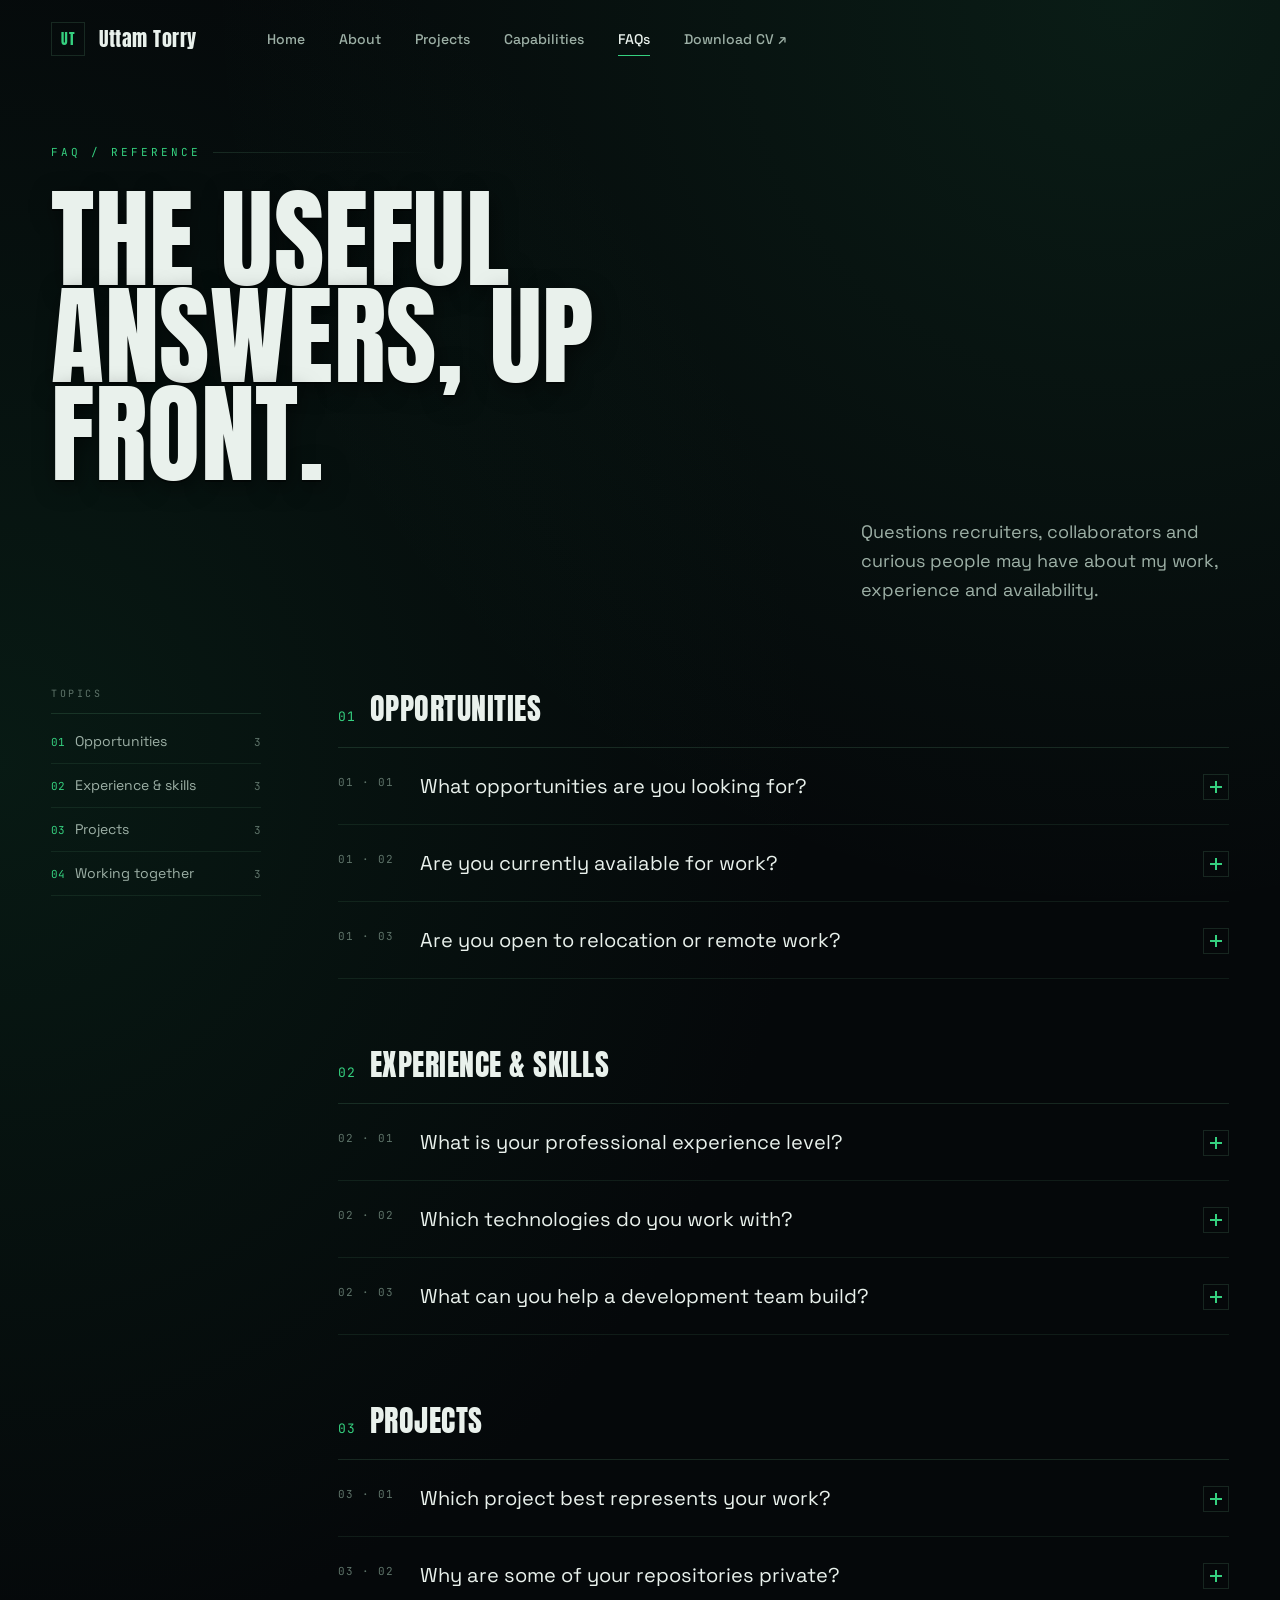
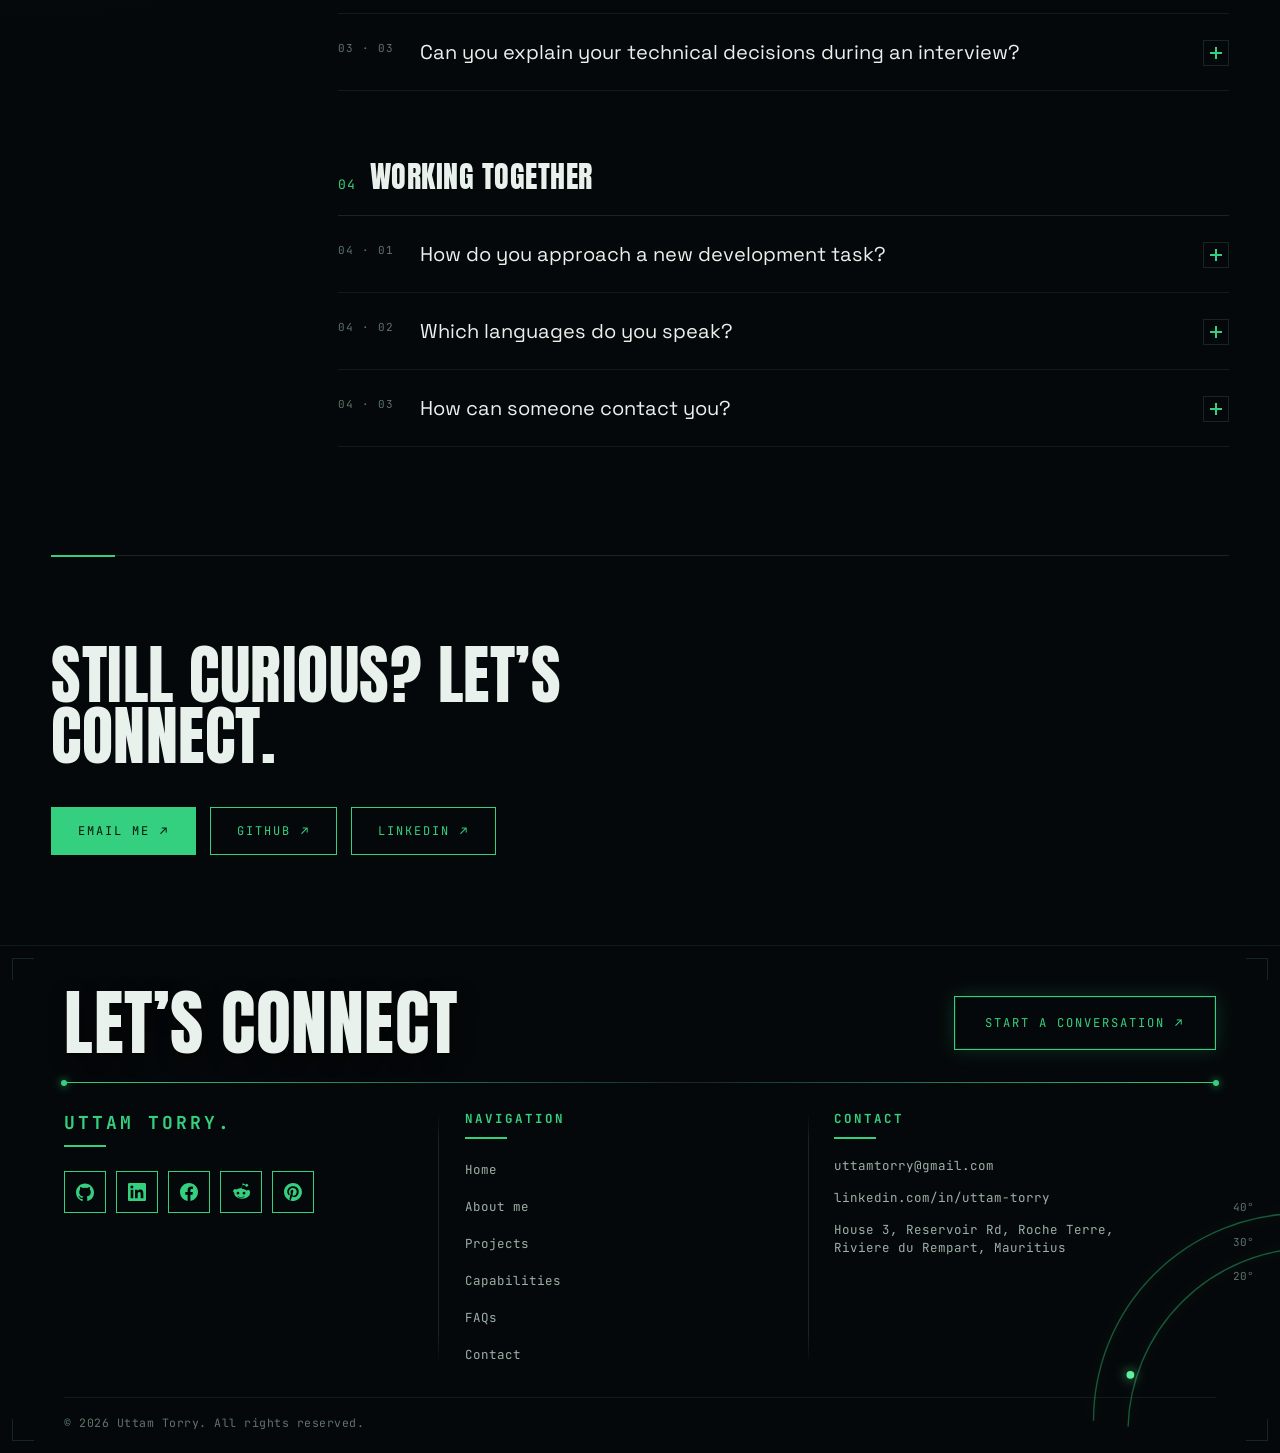
==== faq.html @ fff1f979 "Replace site with scroll-scrubbed portfolio and add FAQ page Rebuild the portfolio around a pinned, " ====
<!doctype html>
<html lang="en">
<head>
  <meta charset="utf-8" />
  <meta name="viewport" content="width=device-width, initial-scale=1" />
  <title>FAQs — Uttam Torry, Graduate Software Developer</title>
  <meta name="description" content="Answers to common questions about Uttam Torry's work, experience, availability, technologies and projects. Graduate software developer based in Mauritius, open to relocation and remote work." />
  <link rel="icon" href="data:image/svg+xml,%3Csvg xmlns='http://www.w3.org/2000/svg' viewBox='0 0 32 32'%3E%3Crect width='32' height='32' fill='%2305080a'/%3E%3Ctext x='16' y='23' font-family='Arial' font-weight='bold' font-size='18' fill='%2335d07f' text-anchor='middle'%3EUT%3C/text%3E%3C/svg%3E" />
  <link rel="preconnect" href="https://fonts.googleapis.com" />
  <link rel="preconnect" href="https://fonts.gstatic.com" crossorigin />
  <link href="https://fonts.googleapis.com/css2?family=Anton&family=JetBrains+Mono:wght@400;500;700&family=Playfair+Display:ital,wght@1,500;1,600&family=Space+Grotesk:wght@400;500;600;700&display=swap" rel="stylesheet" />
  <link rel="stylesheet" href="styles.css" />
  <script type="application/ld+json">
  {
    "@context": "https://schema.org",
    "@type": "FAQPage",
    "mainEntity": [
      {
        "@type": "Question",
        "name": "What opportunities are you looking for?",
        "acceptedAnswer": { "@type": "Answer", "text": "Graduate or junior software development roles where I can contribute reliably, learn from an experienced team and keep building production engineering skills. I am most interested in web applications, developer tools and product engineering." }
      },
      {
        "@type": "Question",
        "name": "Are you currently available for work?",
        "acceptedAnswer": { "@type": "Answer", "text": "Yes. I completed my Bachelor of Software Engineering in 2026 and am available now for graduate and junior roles." }
      },
      {
        "@type": "Question",
        "name": "Are you open to relocation or remote work?",
        "acceptedAnswer": { "@type": "Answer", "text": "Yes. I am based in Mauritius and open to relocation and international opportunities, as well as remote work." }
      },
      {
        "@type": "Question",
        "name": "What is your professional experience level?",
        "acceptedAnswer": { "@type": "Answer", "text": "I am early in my professional engineering career. Rather than overstate experience, I focus on showing real project work that demonstrates how I think and build. My earlier work in hospitality, tutoring and delivery built my adaptability, communication and reliability in demanding environments." }
      },
      {
        "@type": "Question",
        "name": "Which technologies do you work with?",
        "acceptedAnswer": { "@type": "Answer", "text": "HTML, CSS, JavaScript and TypeScript on the front end, with React and Next.js. On the back end I work with Node.js, PostgreSQL and Supabase. I also use Python and C++. For testing and workflow I use Git and GitHub, Vitest and Playwright." }
      },
      {
        "@type": "Question",
        "name": "What can you help a development team build?",
        "acceptedAnswer": { "@type": "Answer", "text": "Responsive, accessible user interfaces; TypeScript application code; APIs and PostgreSQL-backed features; automated tests with Vitest and Playwright; and clear technical documentation. I can also help with requirements analysis and keeping a codebase consistent." }
      },
      {
        "@type": "Question",
        "name": "Which project best represents your work?",
        "acceptedAnswer": { "@type": "Answer", "text": "Zordi Budget Tracker is the fullest example: an evidence-led tool built with Next.js, TypeScript and PostgreSQL that tracks items from initial promises through to verified outcomes. ISeeCode (a visual, step-by-step code interpreter), Enveloped (personalised digital invitations) and Bwoo and Bloo's Books (a structured educational-publishing system) each show a different side of how I work." }
      },
      {
        "@type": "Question",
        "name": "Why are some of your repositories private?",
        "acceptedAnswer": { "@type": "Answer", "text": "A few repositories are kept private while they are still in progress or contain work I do not have permission to publish. I am happy to demonstrate them and walk through the implementation on request." }
      },
      {
        "@type": "Question",
        "name": "Can you explain your technical decisions during an interview?",
        "acceptedAnswer": { "@type": "Answer", "text": "Yes. I can talk through the architecture, trade-offs and testing approach for any project in this portfolio, and walk through the code live if that is useful." }
      },
      {
        "@type": "Question",
        "name": "How do you approach a new development task?",
        "acceptedAnswer": { "@type": "Answer", "text": "I start by clarifying the requirements, then break the work into small, testable steps. I write tests alongside the implementation, keep changes reviewable, and document anything that is not obvious from the code. I would rather ask a question early than build the wrong thing." }
      },
      {
        "@type": "Question",
        "name": "Which languages do you speak?",
        "acceptedAnswer": { "@type": "Answer", "text": "English, French, Hindi and Russian." }
      },
      {
        "@type": "Question",
        "name": "How can someone contact you?",
        "acceptedAnswer": { "@type": "Answer", "text": "Email me at uttamtorry@gmail.com or reach out on LinkedIn at linkedin.com/in/uttam-torry-490702361. My code is on GitHub at github.com/sarva-uttam. There is also a Start a conversation option in the site footer." }
      }
    ]
  }
  </script>
</head>
<body>

  <!-- ============ NAV (shared) ============ -->
  <header class="nav" id="nav">
    <a class="nav__brand" href="index.html#top">
      <span class="nav__mark">UT</span>
      <span class="nav__name">Uttam Torry</span>
    </a>
    <button class="nav__toggle" id="navToggle" type="button" aria-expanded="false" aria-controls="navLinks">
      <span class="nav__bars" aria-hidden="true"><i></i><i></i><i></i></span>
      <span class="sr-only">Menu</span>
    </button>
    <nav class="nav__links" id="navLinks" aria-label="Primary">
      <a href="index.html#top">Home</a>
      <a href="index.html#about">About</a>
      <a href="index.html#projects">Projects</a>
      <a href="index.html#capabilities">Capabilities</a>
      <a href="faq.html" aria-current="page">FAQs</a>
      <a class="nav__cv" href="assets/Uttam-Torry-CV-2026.pdf" download>Download CV <span aria-hidden="true">&#8599;</span></a>
    </nav>
  </header>

  <main class="faq" id="top">

    <header class="faq-hero">
      <p class="faq-hero__eyebrow">FAQ / Reference</p>
      <h1 class="faq-hero__title">The useful answers, up front.</h1>
      <p class="faq-hero__lead">
        Questions recruiters, collaborators and curious people may have about my
        work, experience and availability.
      </p>
    </header>

    <div class="faq-body">

      <nav class="faq-nav" aria-label="FAQ topics">
        <p class="faq-nav__h">Topics</p>
        <ul class="faq-nav__list">
          <li><a href="#opportunities"><span class="faq-nav__n">01</span> Opportunities <span class="faq-nav__c">3</span></a></li>
          <li><a href="#experience"><span class="faq-nav__n">02</span> Experience &amp; skills <span class="faq-nav__c">3</span></a></li>
          <li><a href="#projects-faq"><span class="faq-nav__n">03</span> Projects <span class="faq-nav__c">3</span></a></li>
          <li><a href="#working-together"><span class="faq-nav__n">04</span> Working together <span class="faq-nav__c">3</span></a></li>
        </ul>
      </nav>

      <div class="faq-groups">

        <section class="faq-group" id="opportunities">
          <h2 class="faq-group__title"><span class="faq-group__n">01</span> Opportunities</h2>
          <div class="faq-list">

            <details class="faq-item">
              <summary class="faq-item__q">
                <span class="faq-item__coord" aria-hidden="true">01 · 01</span>
                <span class="faq-item__text">What opportunities are you looking for?</span>
                <span class="faq-item__icon" aria-hidden="true"></span>
              </summary>
              <div class="faq-item__a">
                <p>
                  Graduate or junior software development roles where I can contribute
                  reliably, learn from an experienced team and keep building production
                  engineering skills. I am most interested in web applications, developer
                  tools and product engineering.
                </p>
              </div>
            </details>

            <details class="faq-item">
              <summary class="faq-item__q">
                <span class="faq-item__coord" aria-hidden="true">01 · 02</span>
                <span class="faq-item__text">Are you currently available for work?</span>
                <span class="faq-item__icon" aria-hidden="true"></span>
              </summary>
              <div class="faq-item__a">
                <p>
                  Yes. I completed my Bachelor of Software Engineering in 2026 and am
                  available now for graduate and junior roles.
                </p>
              </div>
            </details>

            <details class="faq-item">
              <summary class="faq-item__q">
                <span class="faq-item__coord" aria-hidden="true">01 · 03</span>
                <span class="faq-item__text">Are you open to relocation or remote work?</span>
                <span class="faq-item__icon" aria-hidden="true"></span>
              </summary>
              <div class="faq-item__a">
                <p>
                  Yes. I am based in Mauritius and open to relocation and international
                  opportunities, as well as remote work.
                </p>
              </div>
            </details>

          </div>
        </section>

        <section class="faq-group" id="experience">
          <h2 class="faq-group__title"><span class="faq-group__n">02</span> Experience &amp; skills</h2>
          <div class="faq-list">

            <details class="faq-item">
              <summary class="faq-item__q">
                <span class="faq-item__coord" aria-hidden="true">02 · 01</span>
                <span class="faq-item__text">What is your professional experience level?</span>
                <span class="faq-item__icon" aria-hidden="true"></span>
              </summary>
              <div class="faq-item__a">
                <p>
                  I am early in my professional engineering career. Rather than overstate
                  experience, I focus on showing real project work that demonstrates how I
                  think and build.
                </p>
                <p>
                  My earlier work in hospitality, tutoring and delivery built my
                  adaptability, communication and reliability in demanding environments.
                </p>
              </div>
            </details>

            <details class="faq-item">
              <summary class="faq-item__q">
                <span class="faq-item__coord" aria-hidden="true">02 · 02</span>
                <span class="faq-item__text">Which technologies do you work with?</span>
                <span class="faq-item__icon" aria-hidden="true"></span>
              </summary>
              <div class="faq-item__a">
                <p>
                  HTML, CSS, JavaScript and TypeScript on the front end, with React and
                  Next.js. On the back end I work with Node.js, PostgreSQL and Supabase. I
                  also use Python and C++. For testing and workflow I use Git and GitHub,
                  Vitest and Playwright.
                </p>
              </div>
            </details>

            <details class="faq-item">
              <summary class="faq-item__q">
                <span class="faq-item__coord" aria-hidden="true">02 · 03</span>
                <span class="faq-item__text">What can you help a development team build?</span>
                <span class="faq-item__icon" aria-hidden="true"></span>
              </summary>
              <div class="faq-item__a">
                <p>
                  Responsive, accessible user interfaces; TypeScript application code; APIs
                  and PostgreSQL-backed features; automated tests with Vitest and Playwright;
                  and clear technical documentation. I can also help with requirements
                  analysis and keeping a codebase consistent.
                </p>
              </div>
            </details>

          </div>
        </section>

        <section class="faq-group" id="projects-faq">
          <h2 class="faq-group__title"><span class="faq-group__n">03</span> Projects</h2>
          <div class="faq-list">

            <details class="faq-item">
              <summary class="faq-item__q">
                <span class="faq-item__coord" aria-hidden="true">03 · 01</span>
                <span class="faq-item__text">Which project best represents your work?</span>
                <span class="faq-item__icon" aria-hidden="true"></span>
              </summary>
              <div class="faq-item__a">
                <p>
                  Zordi Budget Tracker is the fullest example: an evidence-led tool built
                  with Next.js, TypeScript and PostgreSQL that tracks items from initial
                  promises through to verified outcomes.
                </p>
                <p>
                  ISeeCode (a visual, step-by-step code interpreter), Enveloped
                  (personalised digital invitations) and Bwoo &amp; Bloo&#8217;s Books (a
                  structured educational-publishing system) each show a different side of
                  how I work.
                </p>
              </div>
            </details>

            <details class="faq-item">
              <summary class="faq-item__q">
                <span class="faq-item__coord" aria-hidden="true">03 · 02</span>
                <span class="faq-item__text">Why are some of your repositories private?</span>
                <span class="faq-item__icon" aria-hidden="true"></span>
              </summary>
              <div class="faq-item__a">
                <p>
                  A few repositories are kept private while they are still in progress or
                  contain work I do not have permission to publish. I am happy to
                  demonstrate them and walk through the implementation on request.
                </p>
              </div>
            </details>

            <details class="faq-item">
              <summary class="faq-item__q">
                <span class="faq-item__coord" aria-hidden="true">03 · 03</span>
                <span class="faq-item__text">Can you explain your technical decisions during an interview?</span>
                <span class="faq-item__icon" aria-hidden="true"></span>
              </summary>
              <div class="faq-item__a">
                <p>
                  Yes. I can talk through the architecture, trade-offs and testing approach
                  for any project in this portfolio, and walk through the code live if that
                  is useful.
                </p>
              </div>
            </details>

          </div>
        </section>

        <section class="faq-group" id="working-together">
          <h2 class="faq-group__title"><span class="faq-group__n">04</span> Working together</h2>
          <div class="faq-list">

            <details class="faq-item">
              <summary class="faq-item__q">
                <span class="faq-item__coord" aria-hidden="true">04 · 01</span>
                <span class="faq-item__text">How do you approach a new development task?</span>
                <span class="faq-item__icon" aria-hidden="true"></span>
              </summary>
              <div class="faq-item__a">
                <p>
                  I start by clarifying the requirements, then break the work into small,
                  testable steps. I write tests alongside the implementation, keep changes
                  reviewable, and document anything that is not obvious from the code. I
                  would rather ask a question early than build the wrong thing.
                </p>
              </div>
            </details>

            <details class="faq-item">
              <summary class="faq-item__q">
                <span class="faq-item__coord" aria-hidden="true">04 · 02</span>
                <span class="faq-item__text">Which languages do you speak?</span>
                <span class="faq-item__icon" aria-hidden="true"></span>
              </summary>
              <div class="faq-item__a">
                <p>English, French, Hindi and Russian.</p>
              </div>
            </details>

            <details class="faq-item">
              <summary class="faq-item__q">
                <span class="faq-item__coord" aria-hidden="true">04 · 03</span>
                <span class="faq-item__text">How can someone contact you?</span>
                <span class="faq-item__icon" aria-hidden="true"></span>
              </summary>
              <div class="faq-item__a">
                <p>
                  Email me at
                  <a href="mailto:uttamtorry@gmail.com">uttamtorry@gmail.com</a>
                  or reach out on
                  <a href="https://www.linkedin.com/in/uttam-torry-490702361/" target="_blank" rel="noopener">LinkedIn</a>.
                  My code is on
                  <a href="https://github.com/sarva-uttam" target="_blank" rel="noopener">GitHub</a>.
                  There is also a &#8220;Start a conversation&#8221; option in the site footer.
                </p>
              </div>
            </details>

          </div>
        </section>

      </div>
    </div>

    <section class="faq-cta" aria-labelledby="faqCtaHeading">
      <h2 class="faq-cta__h" id="faqCtaHeading">Still curious? Let&#8217;s connect.</h2>
      <div class="faq-cta__row">
        <a class="faq-btn faq-btn--solid" href="mailto:uttamtorry@gmail.com?subject=Software%20development%20opportunity">Email me <span aria-hidden="true">&#8599;</span></a>
        <a class="faq-btn" href="https://github.com/sarva-uttam" target="_blank" rel="noopener">GitHub <span aria-hidden="true">&#8599;</span></a>
        <a class="faq-btn" href="https://www.linkedin.com/in/uttam-torry-490702361/" target="_blank" rel="noopener">LinkedIn <span aria-hidden="true">&#8599;</span></a>
      </div>
    </section>

  </main>

  <!-- ============ FOOTER (shared) ============ -->
  <footer class="site-foot" id="footer">
    <span class="foot-tick foot-tick--tl" aria-hidden="true"></span>
    <span class="foot-tick foot-tick--tr" aria-hidden="true"></span>
    <span class="foot-tick foot-tick--bl" aria-hidden="true"></span>
    <span class="foot-tick foot-tick--br" aria-hidden="true"></span>

    <div class="foot-top">
      <h2 class="foot-title reveal">Let&#8217;s connect</h2>
      <button class="foot-cta reveal" type="button" data-connect>Start a conversation <span aria-hidden="true">&#8599;</span></button>
    </div>

    <div class="foot-rule reveal" aria-hidden="true"></div>

    <div class="foot-cols">
      <div class="foot-col foot-col--brand reveal">
        <p class="foot-brand">Uttam Torry.</p>
        <ul class="foot-social">
          <li><a href="https://github.com/sarva-uttam" aria-label="GitHub" target="_blank" rel="noopener"><svg viewBox="0 0 24 24" aria-hidden="true"><path d="M12 .5C5.37.5 0 5.87 0 12.5c0 5.3 3.44 9.8 8.2 11.39.6.11.82-.26.82-.58v-2c-3.34.73-4.04-1.61-4.04-1.61-.55-1.39-1.34-1.76-1.34-1.76-1.09-.75.08-.73.08-.73 1.2.09 1.84 1.24 1.84 1.24 1.07 1.84 2.81 1.31 3.5 1 .11-.78.42-1.31.76-1.61-2.67-.3-5.47-1.34-5.47-5.95 0-1.31.47-2.39 1.24-3.23-.13-.31-.54-1.53.12-3.18 0 0 1.01-.32 3.3 1.23a11.5 11.5 0 0 1 6 0c2.29-1.55 3.3-1.23 3.3-1.23.66 1.65.25 2.87.12 3.18.77.84 1.24 1.92 1.24 3.23 0 4.62-2.81 5.64-5.49 5.94.43.37.82 1.1.82 2.22v3.29c0 .32.21.7.82.58A12 12 0 0 0 24 12.5C24 5.87 18.63.5 12 .5z"/></svg></a></li>
          <li><a href="https://www.linkedin.com/in/uttam-torry-490702361/" aria-label="LinkedIn" target="_blank" rel="noopener"><svg viewBox="0 0 24 24" aria-hidden="true"><path d="M20.45 20.45h-3.56v-5.57c0-1.33-.03-3.04-1.85-3.04-1.86 0-2.14 1.45-2.14 2.94v5.67H9.35V9h3.41v1.56h.05c.48-.9 1.64-1.85 3.37-1.85 3.6 0 4.27 2.37 4.27 5.45v6.29zM5.34 7.43a2.07 2.07 0 1 1 0-4.13 2.07 2.07 0 0 1 0 4.13zM7.12 20.45H3.56V9h3.56v11.45zM22.22 0H1.77C.79 0 0 .77 0 1.72v20.56C0 23.23.79 24 1.77 24h20.45C23.2 24 24 23.23 24 22.28V1.72C24 .77 23.2 0 22.22 0z"/></svg></a></li>
          <li><a href="https://www.facebook.com/share/1JbB2YLpCV/" aria-label="Facebook" target="_blank" rel="noopener"><svg viewBox="0 0 24 24" aria-hidden="true"><path d="M24 12.07C24 5.4 18.63 0 12 0S0 5.4 0 12.07C0 18.1 4.39 23.1 10.13 24v-8.44H7.08v-3.49h3.05V9.41c0-3.02 1.79-4.69 4.53-4.69 1.31 0 2.68.24 2.68.24v2.97h-1.51c-1.49 0-1.96.93-1.96 1.89v2.25h3.33l-.53 3.49h-2.8V24C19.61 23.1 24 18.1 24 12.07z"/></svg></a></li>
          <li><a href="https://www.reddit.com/user/sarva-uttam/" aria-label="Reddit" target="_blank" rel="noopener"><svg viewBox="0 0 24 24" aria-hidden="true"><path d="M24 11.78a2.56 2.56 0 0 0-4.34-1.83 12.6 12.6 0 0 0-6.77-2.14l1.15-5.42 3.77.8a1.83 1.83 0 1 0 .2-.9L14.6.28a.45.45 0 0 0-.54.35l-1.28 6.04a12.6 12.6 0 0 0-6.86 2.13 2.56 2.56 0 1 0-2.83 4.2 5 5 0 0 0-.06.79c0 4.02 4.68 7.28 10.45 7.28s10.46-3.26 10.46-7.28a5 5 0 0 0-.06-.78A2.55 2.55 0 0 0 24 11.78zM6.15 13.6a1.83 1.83 0 1 1 3.66 0 1.83 1.83 0 0 1-3.66 0zm10.2 4.83a6.5 6.5 0 0 1-4.35 1.35 6.5 6.5 0 0 1-4.34-1.35.45.45 0 0 1 .64-.64 5.6 5.6 0 0 0 3.7 1.13 5.6 5.6 0 0 0 3.71-1.14.45.45 0 1 1 .63.65zm-.34-3a1.83 1.83 0 1 1 0-3.66 1.83 1.83 0 0 1 0 3.66z"/></svg></a></li>
          <li><a href="https://www.pinterest.com/sarva_uttam/" aria-label="Pinterest" target="_blank" rel="noopener"><svg viewBox="0 0 24 24" aria-hidden="true"><path d="M12 0C5.37 0 0 5.37 0 12c0 5.08 3.16 9.42 7.62 11.17-.1-.95-.2-2.4.04-3.44l1.4-5.94s-.36-.72-.36-1.78c0-1.66.97-2.9 2.17-2.9 1.02 0 1.51.77 1.51 1.68 0 1.03-.65 2.56-.99 3.98-.28 1.19.6 2.16 1.77 2.16 2.12 0 3.75-2.24 3.75-5.47 0-2.86-2.05-4.86-4.99-4.86-3.4 0-5.4 2.55-5.4 5.19 0 1.03.4 2.13.89 2.73.1.12.11.22.08.34l-.33 1.35c-.05.22-.17.27-.4.16-1.5-.7-2.43-2.88-2.43-4.64 0-3.78 2.75-7.25 7.92-7.25 4.16 0 7.39 2.96 7.39 6.92 0 4.13-2.6 7.46-6.22 7.46-1.21 0-2.35-.63-2.74-1.38l-.75 2.85c-.27 1.04-1 2.35-1.49 3.15A12 12 0 1 0 12 0z"/></svg></a></li>
        </ul>
      </div>

      <div class="foot-col reveal">
        <h3 class="foot-h">Navigation</h3>
        <ul class="foot-nav">
          <li><a href="index.html#top">Home</a></li>
          <li><a href="index.html#about">About me</a></li>
          <li><a href="index.html#projects">Projects</a></li>
          <li><a href="index.html#capabilities">Capabilities</a></li>
          <li><a href="faq.html">FAQs</a></li>
          <li><a href="#footer">Contact</a></li>
        </ul>
      </div>

      <div class="foot-col reveal">
        <h3 class="foot-h">Contact</h3>
        <ul class="foot-contact">
          <li><a href="mailto:uttamtorry@gmail.com">uttamtorry@gmail.com</a></li>
          <li><a href="https://www.linkedin.com/in/uttam-torry-490702361/" target="_blank" rel="noopener">linkedin.com/in/uttam-torry</a></li>
          <li><a href="https://www.google.com/maps/search/?api=1&amp;query=House+3+Reservoir+Rd+Roche+Terre+Riviere+du+Rempart+Mauritius" target="_blank" rel="noopener">House 3, Reservoir Rd, Roche Terre,<br />Riviere du Rempart, Mauritius</a></li>
        </ul>
      </div>
    </div>

    <div class="foot-angles" aria-hidden="true"><i>40&deg;</i><i>30&deg;</i><i>20&deg;</i></div>
    <svg class="foot-arc" viewBox="0 0 200 200" preserveAspectRatio="none" aria-hidden="true">
      <path d="M10 190 A 180 180 0 0 1 190 10" />
      <path d="M40 195 A 160 160 0 0 1 195 40" />
      <circle cx="42" cy="150" r="3.4" />
    </svg>

    <p class="foot-copy reveal">&copy; 2026 Uttam Torry. All rights reserved.</p>
  </footer>

  <!-- ============ "Start a conversation" chooser (shared) ============ -->
  <dialog class="connect" id="connectModal" aria-label="Start a conversation">
    <button class="connect__x" type="button" data-connect-close aria-label="Close">&times;</button>
    <p class="connect__eyebrow">Start a conversation</p>
    <p class="connect__title">Where should we talk?</p>
    <ul class="connect__list">
      <li><a href="mailto:uttamtorry@gmail.com">
        <svg viewBox="0 0 24 24" aria-hidden="true"><path d="M2 5.5A1.5 1.5 0 0 1 3.5 4h17A1.5 1.5 0 0 1 22 5.5v13A1.5 1.5 0 0 1 20.5 20h-17A1.5 1.5 0 0 1 2 18.5v-13Zm2.2.5 7.8 5.6L19.8 6H4.2ZM20 7.7l-7.4 5.3a1 1 0 0 1-1.2 0L4 7.7V18h16V7.7Z"/></svg>
        <span>Email</span><span class="connect__hint">uttamtorry@gmail.com</span>
      </a></li>
      <li><a href="https://www.linkedin.com/in/uttam-torry-490702361/" target="_blank" rel="noopener">
        <svg viewBox="0 0 24 24" aria-hidden="true"><path d="M20.45 20.45h-3.56v-5.57c0-1.33-.03-3.04-1.85-3.04-1.86 0-2.14 1.45-2.14 2.94v5.67H9.35V9h3.41v1.56h.05c.48-.9 1.64-1.85 3.37-1.85 3.6 0 4.27 2.37 4.27 5.45v6.29zM5.34 7.43a2.07 2.07 0 1 1 0-4.13 2.07 2.07 0 0 1 0 4.13zM7.12 20.45H3.56V9h3.56v11.45zM22.22 0H1.77C.79 0 0 .77 0 1.72v20.56C0 23.23.79 24 1.77 24h20.45C23.2 24 24 23.23 24 22.28V1.72C24 .77 23.2 0 22.22 0z"/></svg>
        <span>LinkedIn</span><span class="connect__hint">uttam-torry</span>
      </a></li>
      <li><a href="https://www.facebook.com/share/1JbB2YLpCV/" target="_blank" rel="noopener">
        <svg viewBox="0 0 24 24" aria-hidden="true"><path d="M24 12.07C24 5.4 18.63 0 12 0S0 5.4 0 12.07C0 18.1 4.39 23.1 10.13 24v-8.44H7.08v-3.49h3.05V9.41c0-3.02 1.79-4.69 4.53-4.69 1.31 0 2.68.24 2.68.24v2.97h-1.51c-1.49 0-1.96.93-1.96 1.89v2.25h3.33l-.53 3.49h-2.8V24C19.61 23.1 24 18.1 24 12.07z"/></svg>
        <span>Facebook</span><span class="connect__hint">Message me</span>
      </a></li>
      <li><a href="https://www.pinterest.com/sarva_uttam/" target="_blank" rel="noopener">
        <svg viewBox="0 0 24 24" aria-hidden="true"><path d="M12 0C5.37 0 0 5.37 0 12c0 5.08 3.16 9.42 7.62 11.17-.1-.95-.2-2.4.04-3.44l1.4-5.94s-.36-.72-.36-1.78c0-1.66.97-2.9 2.17-2.9 1.02 0 1.51.77 1.51 1.68 0 1.03-.65 2.56-.99 3.98-.28 1.19.6 2.16 1.77 2.16 2.12 0 3.75-2.24 3.75-5.47 0-2.86-2.05-4.86-4.99-4.86-3.4 0-5.4 2.55-5.4 5.19 0 1.03.4 2.13.89 2.73.1.12.11.22.08.34l-.33 1.35c-.05.22-.17.27-.4.16-1.5-.7-2.43-2.88-2.43-4.64 0-3.78 2.75-7.25 7.92-7.25 4.16 0 7.39 2.96 7.39 6.92 0 4.13-2.6 7.46-6.22 7.46-1.21 0-2.35-.63-2.74-1.38l-.75 2.85c-.27 1.04-1 2.35-1.49 3.15A12 12 0 1 0 12 0z"/></svg>
        <span>Pinterest</span><span class="connect__hint">sarva_uttam</span>
      </a></li>
      <li><a href="https://www.reddit.com/user/sarva-uttam/" target="_blank" rel="noopener">
        <svg viewBox="0 0 24 24" aria-hidden="true"><path d="M24 11.78a2.56 2.56 0 0 0-4.34-1.83 12.6 12.6 0 0 0-6.77-2.14l1.15-5.42 3.77.8a1.83 1.83 0 1 0 .2-.9L14.6.28a.45.45 0 0 0-.54.35l-1.28 6.04a12.6 12.6 0 0 0-6.86 2.13 2.56 2.56 0 1 0-2.83 4.2 5 5 0 0 0-.06.79c0 4.02 4.68 7.28 10.45 7.28s10.46-3.26 10.46-7.28a5 5 0 0 0-.06-.78A2.55 2.55 0 0 0 24 11.78zM6.15 13.6a1.83 1.83 0 1 1 3.66 0 1.83 1.83 0 0 1-3.66 0zm10.2 4.83a6.5 6.5 0 0 1-4.35 1.35 6.5 6.5 0 0 1-4.34-1.35.45.45 0 0 1 .64-.64 5.6 5.6 0 0 0 3.7 1.13 5.6 5.6 0 0 0 3.71-1.14.45.45 0 1 1 .63.65zm-.34-3a1.83 1.83 0 1 1 0-3.66 1.83 1.83 0 0 1 0 3.66z"/></svg>
        <span>Reddit</span><span class="connect__hint">u/sarva-uttam</span>
      </a></li>
    </ul>
  </dialog>

  <script src="script.js"></script>
</body>
</html>
---- styles.css ----
/* ============================================================
   Uttam Torry — portfolio hero
   ============================================================ */

:root {
  --bg:          #05080a;
  --bg-2:        #070d0b;
  --panel:       rgba(10, 18, 15, 0.55);
  --line:        rgba(120, 200, 150, 0.16);
  --line-soft:   rgba(120, 200, 150, 0.10);
  --text:        #e9f1ec;
  --text-dim:    #9db0a6;
  --muted:       #5f746a;
  --green:       #35d07f;
  --green-bright:#5ef29b;
  --green-deep:  #0d3b26;
  --salad:       #9bd645;
  --salad-deep:  #5f9e28;
  --font-display: "Anton", "Arial Narrow", sans-serif;
  --font-ui:      "Space Grotesk", system-ui, sans-serif;
  --font-mono:    "JetBrains Mono", ui-monospace, "SFMono-Regular", monospace;
  --pad: clamp(20px, 4vw, 64px);
}

* { box-sizing: border-box; margin: 0; padding: 0; }

html { scroll-behavior: smooth; }

body {
  background: var(--bg);
  color: var(--text);
  font-family: var(--font-ui);
  font-size: 16px;
  line-height: 1.5;
  -webkit-font-smoothing: antialiased;
  overflow-x: hidden;
}

a { color: inherit; text-decoration: none; }

/* ============ LOADER ============ */
.loader {
  position: fixed; inset: 0; z-index: 999;
  display: grid; place-items: center;
  background: var(--bg);
  transition: opacity .6s ease, visibility .6s ease;
}
.loader.is-done { opacity: 0; visibility: hidden; }
.loader__inner { width: min(320px, 70vw); text-align: center; }
.loader__logo {
  font-family: var(--font-display);
  font-size: 34px; letter-spacing: 2px;
  color: var(--green); margin-bottom: 22px;
}
.loader__bar {
  height: 2px; width: 100%;
  background: var(--line-soft); overflow: hidden;
}
.loader__bar span {
  display: block; height: 100%; width: 0%;
  background: var(--green);
  transition: width .2s linear;
}
.loader__count {
  margin-top: 14px;
  font-family: var(--font-mono); font-size: 11px;
  letter-spacing: 1px; text-transform: uppercase;
  color: var(--muted);
}

/* ============ NAV ============ */
.nav {
  position: fixed; top: 0; left: 0; right: 0; z-index: 100;
  display: flex; align-items: center; gap: 40px;
  padding: 22px var(--pad);
  transition: opacity .4s ease, padding .4s ease;
}
/* once you've scrolled, keep the bar legible with a soft top-anchored
   gradient that fades to nothing — no hard "black bar" edge */
.nav::before {
  content: ""; position: absolute; inset: 0; z-index: -1;
  background: linear-gradient(180deg, rgba(5, 8, 10, .8), rgba(5, 8, 10, 0));
  opacity: 0; transition: opacity .4s ease;
  pointer-events: none;
}
.nav.is-stuck::before { opacity: 1; }
.nav.is-stuck { padding-top: 16px; padding-bottom: 16px; }
.nav__brand { display: flex; align-items: center; gap: 14px; }
.nav__mark {
  display: grid; place-items: center;
  width: 34px; height: 34px;
  border: 1px solid var(--line);
  font-family: var(--font-display);
  font-size: 14px; letter-spacing: 1px;
  color: var(--green);
}
.nav__name {
  font-family: var(--font-display);
  font-size: 20px; letter-spacing: .5px;
}
.nav__links {
  display: flex; align-items: center; gap: 34px;
  margin-left: 30px; flex: 1;
}
.nav__links a {
  position: relative;
  font-size: 14px; font-weight: 500;
  color: var(--text-dim);
  padding: 4px 0;
  transition: color .25s ease;
}
.nav__links a:not(.nav__cv)::after {
  content: ""; position: absolute; left: 0; bottom: -2px;
  width: 0; height: 1px; background: var(--green);
  transition: width .25s ease;
}
.nav__links a:hover { color: var(--text); }
.nav__links a:focus-visible {
  outline: 2px solid var(--green);
  outline-offset: 4px; border-radius: 2px;
}
.nav__links a[aria-current="page"] { color: var(--text); }
.nav__links a[aria-current="page"]:not(.nav__cv)::after { width: 100%; }
.nav__links a:hover:not(.nav__cv)::after,
.nav__links a:focus-visible:not(.nav__cv)::after { width: 100%; }
.nav__cv {
  font-size: 14px; font-weight: 500;
  color: var(--green);
  white-space: nowrap;
}
.nav__cv:hover, .nav__cv:focus-visible { color: var(--green-bright); }

/* accessible visually-hidden text */
.sr-only {
  position: absolute; width: 1px; height: 1px;
  padding: 0; margin: -1px; overflow: hidden;
  clip: rect(0 0 0 0); white-space: nowrap; border: 0;
}

/* mobile menu toggle — hidden on desktop */
.nav__toggle {
  display: none;
  position: relative; z-index: 2;
  width: 42px; height: 42px;
  background: none; border: 1px solid var(--line);
  color: var(--text); cursor: pointer;
  align-items: center; justify-content: center;
}
.nav__toggle:focus-visible { outline: 2px solid var(--green); outline-offset: 3px; }
.nav__bars { position: relative; display: block; width: 18px; height: 12px; }
.nav__bars i {
  position: absolute; left: 0; width: 100%; height: 1.5px;
  background: currentColor; transition: transform .3s ease, opacity .2s ease;
}
.nav__bars i:nth-child(1) { top: 0; }
.nav__bars i:nth-child(2) { top: 50%; transform: translateY(-50%); }
.nav__bars i:nth-child(3) { bottom: 0; }
.nav.is-open .nav__bars i:nth-child(1) { transform: translateY(5px) rotate(45deg); }
.nav.is-open .nav__bars i:nth-child(2) { opacity: 0; }
.nav.is-open .nav__bars i:nth-child(3) { transform: translateY(-5px) rotate(-45deg); }

/* ============ HERO ============ */
.hero { position: relative; height: 900vh; background: var(--bg); }
.hero__sticky {
  position: sticky; top: 0;
  height: 100vh; width: 100%;
  overflow: hidden;
}
.hero__canvas {
  position: absolute; inset: 0;
  width: 100%; height: 100%;
  display: block;
}
.hero__vignette {
  position: absolute; inset: 0; pointer-events: none;
  background:
    radial-gradient(ellipse 60% 55% at 50% 42%, transparent 0%, rgba(5,8,10,.35) 65%, rgba(5,8,10,.9) 100%),
    linear-gradient(180deg, rgba(5,8,10,.35) 0%, transparent 9%, transparent 58%, rgba(5,8,10,.95) 100%),
    linear-gradient(90deg, rgba(5,8,10,.9) 0%, transparent 32%, transparent 68%, rgba(5,8,10,.9) 100%);
}
.hero__rings {
  position: absolute; inset: 0; pointer-events: none;
  background: radial-gradient(circle at 50% 40%, rgba(53,208,127,.10), transparent 42%);
  mix-blend-mode: screen;
}

/* overlay grid */
.hero__grid {
  position: absolute; inset: 0; z-index: 5;
  display: grid;
  grid-template-columns: minmax(0, 1.05fr) minmax(0, 0.95fr);
  align-content: center;
  padding: 104px var(--pad) 56px;
  pointer-events: none;
}
.hero__grid a,
.hero__grid button { pointer-events: auto; }

.hero__left  { max-width: 620px; align-self: center; will-change: transform, opacity; }
.hero__right {
  justify-self: end; max-width: 460px; width: 100%;
  align-self: center;
  display: flex; flex-direction: column; gap: 30px;
  will-change: transform, opacity;
}

/* availability pill */
.pill {
  display: inline-flex; align-items: center; gap: 10px;
  font-family: var(--font-mono);
  font-size: 10.5px; letter-spacing: 2px; text-transform: uppercase;
  color: var(--green);
  padding-bottom: 14px;
  border-bottom: 1px solid var(--line);
  margin-bottom: 22px;
}
.pill__muted { color: var(--muted); }
.pill__dot {
  width: 7px; height: 7px; border-radius: 50%;
  background: var(--green);
  box-shadow: 0 0 0 0 rgba(53,208,127,.6);
  animation: pulse 2.4s infinite;
}
@keyframes pulse {
  0%   { box-shadow: 0 0 0 0 rgba(53,208,127,.5); }
  70%  { box-shadow: 0 0 0 12px rgba(53,208,127,0); }
  100% { box-shadow: 0 0 0 0 rgba(53,208,127,0); }
}

.hero__title {
  font-family: var(--font-display);
  font-weight: 400;
  font-size: clamp(36px, 5vw, 74px);
  line-height: .96;
  letter-spacing: .5px;
  text-transform: none;
}
.hero__body {
  margin-top: 22px;
  max-width: 30rem;
  font-family: var(--font-mono);
  font-size: 12.5px; line-height: 1.65;
  color: var(--text-dim);
}

/* actions */
.hero__actions {
  margin-top: 32px;
  display: flex; align-items: center; gap: 40px;
}
.explore {
  display: inline-flex; align-items: center; gap: 20px;
  background: none; border: 0; padding: 0; margin: 0;
  font: inherit; color: inherit; cursor: pointer; text-align: left;
}
.explore__ring {
  position: relative;
  display: grid; place-items: center;
  width: 84px; height: 84px; border-radius: 50%;
  border: 1px solid var(--line);
  flex-shrink: 0;
  transition: border-color .3s ease;
}
.explore__ring::before {
  content: ""; position: absolute; inset: -1px; border-radius: 50%;
  border: 1px solid var(--green);
  clip-path: inset(0 0 55% 0);
  transition: transform .4s ease;
}
.explore:hover .explore__ring::before { transform: rotate(140deg); }
.explore__arrow {
  display: grid; place-items: center;
  width: 34px; height: 34px; border-radius: 50%;
  border: 1px solid var(--green);
  color: var(--green); font-size: 14px;
  transition: background .3s ease, color .3s ease;
}
.explore:hover .explore__arrow { background: var(--green); color: #04140c; }
.explore__label {
  font-family: var(--font-mono);
  font-size: 13px; line-height: 1.35; color: var(--text);
}

.link-underline {
  font-family: var(--font-mono);
  font-size: 13px; letter-spacing: .5px;
  padding-bottom: 6px;
  border-bottom: 1px solid var(--green);
  color: var(--text);
}
.link-underline:hover { color: var(--green); }

/* social */
.hero__social {
  list-style: none;
  display: flex; flex-wrap: wrap; align-items: center; gap: 22px;
  margin-top: 40px;
  font-family: var(--font-mono);
  font-size: 12px; letter-spacing: .5px;
  color: var(--text-dim);
}
.hero__social li { position: relative; padding-right: 22px; }
.hero__social li:not(:last-child)::after {
  content: ""; position: absolute; right: 0; top: 50%;
  width: 1px; height: 12px; background: var(--line);
  transform: translateY(-50%);
}
.hero__social a:hover { color: var(--green); }

/* ============ RIGHT COLUMN FACTS ============ */
.fact {
  position: relative;
  border-top: 1px solid var(--line);
  padding-top: 18px;
}
.fact__idx {
  font-family: var(--font-mono);
  font-size: 11px; letter-spacing: 2px; text-transform: uppercase;
  color: var(--green);
  margin-bottom: 14px;
}
.fact__idx span { color: var(--muted); }
.fact__lead {
  font-family: var(--font-ui);
  font-weight: 600;
  font-size: clamp(17px, 1.6vw, 22px);
  line-height: 1.25;
}
.fact__meta {
  margin-top: 10px;
  font-family: var(--font-mono);
  font-size: 11px; letter-spacing: 2px; text-transform: uppercase;
  color: var(--green);
}
.fact__bignum {
  position: absolute; right: 4px; top: 4px;
  font-family: var(--font-display);
  font-size: 104px; line-height: 1;
  color: transparent;
  -webkit-text-stroke: 1px rgba(120,200,150,.22);
  pointer-events: none;
}

/* focus graph */
.fact__graph {
  position: relative;
  margin-top: 18px; height: 56px;
  display: flex; align-items: flex-end;
}
.fact__graph svg {
  width: 100%; height: 100%;
  overflow: visible;
}
.fact__graph path {
  fill: none; stroke: var(--green); stroke-width: 1.5;
  filter: drop-shadow(0 0 6px rgba(53,208,127,.5));
}
.fact__graph circle { fill: var(--green-bright); }
.fact__angles {
  position: absolute; right: 2px; top: -14px;
  display: flex; flex-direction: column; gap: 8px;
}
.fact__angles i {
  font-family: var(--font-mono); font-style: normal;
  font-size: 10px; color: var(--muted);
}

/* right rail vertical text */
.hero__rail {
  position: absolute; right: 14px; top: 50%; z-index: 7;
  transform: translateY(-50%) rotate(180deg);
  writing-mode: vertical-rl;
  font-family: var(--font-mono);
  font-size: 10px; letter-spacing: 4px; text-transform: uppercase;
  color: var(--muted);
}

/* scroll hint */
.hero__hint {
  position: absolute; left: 50%; bottom: 26px; z-index: 5;
  transform: translateX(-50%);
  display: flex; flex-direction: column; align-items: center; gap: 10px;
  font-family: var(--font-mono);
  font-size: 10px; letter-spacing: 3px; text-transform: uppercase;
  color: var(--muted);
  transition: opacity .4s ease;
}
.hero__hint-line {
  width: 1px; height: 40px;
  background: linear-gradient(var(--green), transparent);
  animation: hintmove 1.8s ease-in-out infinite;
}
@keyframes hintmove {
  0%, 100% { transform: scaleY(.4); transform-origin: top; opacity: .4; }
  50%      { transform: scaleY(1);  transform-origin: top; opacity: 1; }
}

/* ============ SITE FOOTER ============ */
.site-foot {
  position: relative; z-index: 2;
  background: var(--bg);
  border-top: 1px solid var(--line-soft);
  /* full-bleed: padding defines the side gutters, height kept compact */
  padding: clamp(34px, 5vh, 58px) clamp(24px, 5vw, 80px) clamp(16px, 2.4vh, 26px);
  overflow: hidden;
}

/* HUD corner brackets */
.foot-tick { position: absolute; z-index: 3; width: 22px; height: 22px; border: 1px solid var(--line); }
.foot-tick--tl { top: 12px; left: 12px;  border-right: 0; border-bottom: 0; }
.foot-tick--tr { top: 12px; right: 12px; border-left: 0;  border-bottom: 0; }
.foot-tick--bl { bottom: 12px; left: 12px;  border-right: 0; border-top: 0; }
.foot-tick--br { bottom: 12px; right: 12px; border-left: 0;  border-top: 0; }

.foot-top {
  position: relative; z-index: 2;
  display: flex; align-items: center; justify-content: space-between;
  gap: 28px; flex-wrap: wrap;
}
.foot-title {
  font-family: var(--font-display); font-weight: 400;
  font-size: clamp(34px, 5.6vw, 82px); line-height: .9;
  letter-spacing: .5px; text-transform: uppercase;
  text-shadow: 0 2px 0 rgba(0,0,0,.4), 3px 6px 18px rgba(0,0,0,.55);
}
.foot-cta {
  display: inline-flex; align-items: center; gap: 10px;
  font-family: var(--font-mono);
  font-size: clamp(10px, .95vw, 13px);
  letter-spacing: 2px; text-transform: uppercase;
  color: var(--green);
  background: transparent;
  border: 1px solid var(--green);
  padding: clamp(12px, 1.4vw, 18px) clamp(20px, 2.4vw, 32px);
  box-shadow: 0 0 20px rgba(53, 208, 127, .2), inset 0 0 0 1px rgba(53,208,127,.12);
  transition: background .25s ease, color .25s ease;
  cursor: pointer;
}
.foot-cta:hover { background: var(--green); color: #04140c; }
.foot-cta span { display: inline-block; transition: transform .25s ease; }
.foot-cta:hover span { transform: translate(3px, -3px); }

.foot-rule {
  position: relative; z-index: 2;
  margin: clamp(18px, 3vh, 30px) 0;
  height: 1px;
  background: linear-gradient(90deg, var(--green), var(--line) 55%, var(--green));
}
.foot-rule::before, .foot-rule::after {
  content: ""; position: absolute; top: 50%;
  width: 6px; height: 6px; border-radius: 50%;
  background: var(--green); transform: translateY(-50%);
  box-shadow: 0 0 8px rgba(53, 208, 127, .85);
}
.foot-rule::before { left: -3px; }
.foot-rule::after  { right: -3px; }

.foot-cols {
  position: relative; z-index: 2;
  display: grid;
  grid-template-columns: 1.1fr 1fr 1.2fr;
  gap: clamp(24px, 4vw, 64px);
  padding-bottom: clamp(20px, 3.4vh, 40px);
}
.foot-col { position: relative; min-width: 0; }
.foot-col:not(:last-child)::after {
  content: ""; position: absolute; top: 2px; bottom: 2px;
  right: calc(clamp(24px, 4vw, 64px) / -2);
  width: 1px;
  background: linear-gradient(180deg, transparent, var(--line) 12%, var(--line) 88%, transparent);
}

.foot-brand {
  position: relative;
  font-family: var(--font-mono); font-weight: 700;
  font-size: clamp(14px, 1.4vw, 18px);
  letter-spacing: 3px; text-transform: uppercase;
  color: var(--green);
  padding-bottom: 10px;
}
.foot-brand::after {
  content: ""; position: absolute; left: 0; bottom: 0;
  width: 42px; height: 2px; background: var(--green);
}
.foot-social {
  list-style: none; display: flex; flex-wrap: wrap; gap: 10px;
  margin-top: clamp(18px, 2.6vh, 30px);
}
.foot-social a {
  display: grid; place-items: center;
  width: 42px; height: 42px;
  border: 1px solid var(--green); color: var(--green);
  transition: background .2s ease, color .2s ease, box-shadow .2s ease;
}
.foot-social a:hover {
  background: var(--green); color: #04140c;
  box-shadow: 0 0 16px rgba(53, 208, 127, .5);
}
.foot-social svg { width: 18px; height: 18px; fill: currentColor; }

.foot-h {
  position: relative;
  font-family: var(--font-mono); font-weight: 700;
  font-size: 12.5px; letter-spacing: 2px; text-transform: uppercase;
  color: var(--green);
  padding-bottom: 10px; margin-bottom: 18px;
}
.foot-h::after {
  content: ""; position: absolute; left: 0; bottom: 0;
  width: 42px; height: 2px; background: var(--green);
}
.foot-nav, .foot-contact {
  list-style: none; display: flex; flex-direction: column; gap: 13px;
}
.foot-nav a, .foot-contact a, .foot-contact li {
  font-family: var(--font-mono);
  font-size: clamp(12.5px, .95vw, 14.5px);
  color: var(--text-dim);
  transition: color .2s ease;
}
.foot-nav a:hover, .foot-contact a:hover { color: var(--green); }

.foot-angles {
  position: absolute; z-index: 2;
  right: clamp(12px, 2vw, 34px); top: 50%;
  display: flex; flex-direction: column; gap: 18px;
}
.foot-angles i {
  font-family: var(--font-mono); font-style: normal;
  font-size: 11px; color: var(--muted);
}

.foot-arc {
  position: absolute; z-index: 1;
  right: clamp(-50px, -2.5vw, -18px); bottom: 20px;
  width: clamp(120px, 18vw, 260px); height: clamp(120px, 18vw, 260px);
  overflow: visible; pointer-events: none;
}
.foot-arc path {
  fill: none; stroke: var(--green); stroke-width: 1.2;
  opacity: .4; filter: drop-shadow(0 0 5px rgba(53, 208, 127, .35));
}
.foot-arc circle { fill: var(--green-bright); filter: drop-shadow(0 0 5px rgba(94, 242, 155, .9)); }

.foot-copy {
  position: relative; z-index: 2;
  border-top: 1px solid var(--line-soft);
  padding-top: clamp(12px, 1.8vh, 20px);
  font-family: var(--font-mono); font-size: 11.5px;
  letter-spacing: .5px; color: var(--muted);
}


/* ============ HERO OVERLAY PANELS (scrubbed with the frame sequence) ============ */

/* ---- Panel: Selected work ---- */
.wp {
  position: absolute; inset: 0; z-index: 6;
  display: flex; align-items: center; justify-content: center;
  padding: clamp(80px, 10.5vh, 100px) var(--pad) clamp(30px, 5vh, 44px);
  opacity: 0; visibility: hidden;
  pointer-events: none;
  will-change: transform, opacity;
  background:
    linear-gradient(90deg,
      rgba(4,7,9,.88) 0%, rgba(4,7,9,.55) 17%, rgba(4,7,9,0) 34%,
      rgba(4,7,9,0) 66%, rgba(4,7,9,.55) 83%, rgba(4,7,9,.88) 100%),
    linear-gradient(180deg,
      rgba(4,7,9,.5) 0%, rgba(4,7,9,0) 13%, rgba(4,7,9,0) 84%, rgba(4,7,9,.6) 100%);
}
.wp a { pointer-events: auto; }
.wp__inner {
  display: flex; justify-content: space-between; align-items: flex-start;
  gap: clamp(24px, 4vw, 56px);
  width: 100%; max-width: 1840px;
}
.wp__col {
  display: flex; flex-direction: column;
  gap: clamp(12px, 1.8vh, 20px);
  flex: 0 1 clamp(300px, 33vw, 480px);
  min-width: 0;
}
.wp__col--right { padding-top: clamp(8px, 4vh, 40px); }
.wp__head { align-self: start; margin-bottom: 2px; }
.wp__label {
  font-family: var(--font-mono);
  font-size: 11px; letter-spacing: 3px; text-transform: uppercase;
  color: var(--text); display: flex; gap: 10px;
}
.wp__label span { color: var(--muted); }
.wp__rule {
  position: relative; margin: 12px 0 18px;
  height: 1px; width: min(520px, 42vw);
  background: linear-gradient(90deg, var(--green) 0%, var(--line) 55%, transparent 100%);
}
.wp__rule::before {
  content: ""; position: absolute; left: 0; top: 50%;
  width: 6px; height: 6px; border-radius: 50%;
  background: var(--green); transform: translate(-1px, -50%);
  box-shadow: 0 0 8px rgba(53,208,127,.8);
}
.wp__title {
  font-family: var(--font-display); font-weight: 400;
  font-size: clamp(24px, 3vw, 42px);
  line-height: .98; letter-spacing: .5px; max-width: 13ch;
}
.wp-card {
  position: relative;
  border: 1px solid var(--line);
  background: linear-gradient(180deg, rgba(5,9,8,.34), rgba(5,9,8,.16));
  padding: clamp(12px, 1.3vw, 18px) clamp(16px, 1.6vw, 24px) clamp(12px, 1.3vw, 16px);
  overflow: hidden;
}
.wp-card::before, .wp-card::after {
  content: ""; position: absolute; width: 7px; height: 7px; border: 1px solid var(--green);
}
.wp-card::before { top: -1px; left: -1px; border-right: 0; border-bottom: 0; }
.wp-card::after  { bottom: -1px; right: -1px; border-left: 0; border-top: 0; }
.wp-card__num {
  position: absolute; top: -14px; right: 4px;
  font-family: var(--font-display); font-size: clamp(64px, 7vw, 104px);
  line-height: 1; color: transparent;
  -webkit-text-stroke: 1px rgba(120, 200, 150, .2);
  pointer-events: none; user-select: none;
}
.wp-card__id { font-family: var(--font-mono); font-size: 12.5px; color: var(--green); position: relative; z-index: 1; }
.wp-card__id span { color: var(--text); }
.wp-card__cat {
  margin-top: 5px; font-family: var(--font-mono); font-size: 10px;
  letter-spacing: 2px; text-transform: uppercase; color: var(--muted);
}
.wp-card__desc {
  margin-top: 10px; font-family: var(--font-ui); font-weight: 500;
  font-size: clamp(14px, 1.35vw, 17px); line-height: 1.28; max-width: 24ch;
}
.wp-card__viz { margin: 10px 0 9px; height: 30px; max-width: 300px; }
.wp-card__viz svg { width: 100%; height: 100%; overflow: visible; }
.wp-card__viz .wave, .wp-card__viz line { fill: none; stroke: var(--green); stroke-width: 1.4; }
.wp-card__viz line { stroke: rgba(53,208,127,.55); }
.wp-card__viz rect { fill: none; stroke: var(--green); stroke-width: 1.4; }
.wp-card__viz circle { fill: var(--green); }
.wp-card__viz circle.node { fill: none; stroke: var(--green); stroke-width: 1.4; }
.wp-card__viz circle.hi { fill: var(--green-bright); filter: drop-shadow(0 0 5px rgba(94,242,155,.9)); }
.wp-card__viz .wave { filter: drop-shadow(0 0 5px rgba(53,208,127,.45)); }
.wp-card__tags { font-family: var(--font-mono); font-size: 10.5px; letter-spacing: .5px; color: var(--text-dim); }
.wp-card__link {
  display: inline-block; margin-top: 10px;
  font-family: var(--font-mono); font-size: 12px; color: var(--green);
  padding-bottom: 4px; border-bottom: 1px solid var(--green);
}
.wp-card__link:hover { color: var(--green-bright); border-color: var(--green-bright); }
.wp-card__link span { display: inline-block; margin-left: 4px; transition: transform .25s ease; }
.wp-card__link:hover span { transform: translate(3px, -3px); }
.wp__angles {
  position: absolute; top: clamp(80px, 10.5vh, 100px); right: 20px;
  display: flex; flex-direction: column; gap: 12px;
}
.wp__angles i { font-family: var(--font-mono); font-style: normal; font-size: 10px; color: var(--muted); }

/* ---- Panel: About ---- */
.ap {
  position: absolute; inset: 0; z-index: 6;
  padding: clamp(88px, 11vh, 112px) var(--pad) clamp(28px, 5vh, 44px);
  opacity: 0; visibility: hidden;
  pointer-events: none;
  will-change: transform, opacity;
  background:
    linear-gradient(90deg,
      rgba(4,7,9,.92) 0%, rgba(4,7,9,.72) 20%, rgba(4,7,9,.28) 34%, rgba(4,7,9,0) 44%,
      rgba(4,7,9,0) 60%, rgba(4,7,9,.5) 82%, rgba(4,7,9,.9) 100%),
    linear-gradient(180deg,
      rgba(4,7,9,.5) 0%, rgba(4,7,9,0) 12%, rgba(4,7,9,0) 82%, rgba(4,7,9,.62) 100%);
}
.ap a { pointer-events: auto; }
.ap__col {
  position: relative; z-index: 3;
  max-width: clamp(320px, 34vw, 500px);
  display: flex; flex-direction: column;
}
.ap__head { margin-bottom: 20px; }
.ap__p {
  font-family: var(--font-mono);
  font-size: clamp(11px, 0.92vw, 13.5px);
  line-height: 1.7; color: var(--text-dim);
}
.ap__div { width: 38px; height: 1px; background: var(--line); margin: 14px 0; }
.ap__type {
  position: absolute; z-index: 2;
  right: clamp(34px, 3vw, 58px); top: 12%;
  display: flex; flex-direction: column; align-items: flex-start;
  line-height: .9;
}
.ap .wp__angles { display: none; }
.ap__lg {
  font-family: var(--font-display); font-weight: 400;
  font-size: clamp(44px, 5.3vw, 108px);
  text-transform: uppercase; color: var(--text); letter-spacing: .5px;
  text-shadow: 0 1px 0 rgba(0,0,0,.35), 3px 6px 18px rgba(0,0,0,.55);
  will-change: transform, opacity;
}
.ap__lg--gap { margin-bottom: .3em; }
.ap__and {
  font-family: "Playfair Display", Georgia, serif;
  font-style: italic; font-weight: 500;
  font-size: clamp(24px, 3vw, 58px);
  color: var(--green);
  margin: .04em 0 .06em .12em;
  will-change: transform, opacity;
}
.ap__cross {
  position: absolute; z-index: 2;
  top: clamp(66px, 8.5vh, 100px); right: clamp(80px, 9vw, 190px);
  width: 44px; height: 44px; opacity: .5;
}
.ap__cross::before, .ap__cross::after { content: ""; position: absolute; background: var(--green); }
.ap__cross::before { left: 50%; top: 0; width: 1px; height: 100%; transform: translateX(-50%); }
.ap__cross::after  { top: 50%; left: 0; height: 1px; width: 100%; transform: translateY(-50%); }
.ap__lang {
  position: absolute; z-index: 3;
  right: var(--pad); bottom: clamp(40px, 9vh, 90px);
  max-width: 240px;
  font-family: var(--font-mono);
  font-size: clamp(12px, 0.95vw, 14px); line-height: 1.6; color: var(--text);
}
.ap__lang span { display: block; color: var(--green); letter-spacing: .5px; margin-bottom: 4px; }
.ap__graph {
  position: absolute; z-index: 2;
  right: 60px; bottom: clamp(150px, 24vh, 240px);
  width: clamp(180px, 20vw, 320px); height: 56px; overflow: visible;
}
.ap__graph path { fill: none; stroke: var(--green); stroke-width: 1.4; filter: drop-shadow(0 0 6px rgba(53,208,127,.5)); }
.ap__graph circle { fill: var(--green-bright); }

/* ---- Panel: Core capabilities ring ---- */
.rp {
  position: absolute; inset: 0; z-index: 6;
  opacity: 0; visibility: hidden;
  pointer-events: none;
  will-change: transform, opacity;
  background:
    linear-gradient(90deg,
      rgba(4,7,9,.86) 0%, rgba(4,7,9,.4) 13%, rgba(4,7,9,0) 28%,
      rgba(4,7,9,0) 72%, rgba(4,7,9,.4) 87%, rgba(4,7,9,.86) 100%),
    linear-gradient(180deg,
      rgba(4,7,9,.55) 0%, rgba(4,7,9,0) 13%, rgba(4,7,9,0) 82%, rgba(4,7,9,.62) 100%);
}
.rp a { pointer-events: auto; }
.rp__head {
  position: absolute; z-index: 4;
  top: clamp(88px, 11vh, 112px); left: var(--pad);
  max-width: clamp(240px, 24vw, 340px);
}
.rp__sub {
  margin-top: 8px; font-family: var(--font-mono);
  font-size: clamp(10.5px, 0.82vw, 12.5px); line-height: 1.7; color: var(--text-dim);
}
.rp__ring { position: absolute; left: 52%; top: 50%; width: 0; height: 0; }
.rp__orbit {
  position: absolute; left: 0; top: 0;
  transform: translate(-50%, -50%);
  border: 1px dashed rgba(155, 214, 69, .14);
  border-radius: 50%; pointer-events: none;
}
.rp__card {
  position: absolute; left: 0; top: 0;
  width: var(--card, 160px); height: var(--card, 160px);
  margin: calc(var(--card, 160px) / -2) 0 0 calc(var(--card, 160px) / -2);
  background: linear-gradient(160deg, #ffffff, #f4fbe8);
  border: 1.5px solid var(--salad);
  border-top: 4px solid var(--salad);
  box-shadow:
    0 0 0 1px rgba(155, 214, 69, .5),
    0 0 22px rgba(155, 214, 69, .45),
    0 0 60px rgba(155, 214, 69, .18),
    0 20px 52px rgba(0, 0, 0, .55);
  display: flex; flex-direction: column; justify-content: space-between;
  padding: clamp(13px, 1.1vw, 20px);
  overflow: hidden;
  will-change: transform, opacity;
}
.rp__card::before, .rp__card::after {
  content: ""; position: absolute; width: 12px; height: 12px;
  border: 2px solid var(--salad-deep);
}
.rp__card::before { top: 5px; left: 5px; border-right: 0; border-bottom: 0; }
.rp__card::after  { bottom: 5px; right: 5px; border-left: 0; border-top: 0; }
.rp__n {
  font-family: var(--font-mono); font-size: 13px;
  color: var(--salad-deep); letter-spacing: 1px; font-weight: 700;
  text-shadow: 0 0 10px rgba(155, 214, 69, .5);
}
.rp__label {
  font-family: var(--font-ui); font-weight: 700;
  font-size: clamp(15px, 1.4vw, 20px); line-height: 1.18;
  color: #0e1f15; text-wrap: balance;
}


/* invisible scroll targets inside the pinned hero (footer / nav links) */
.scroll-anchor { position: absolute; left: 0; width: 1px; height: 1px; pointer-events: none; }
#projects     { top: 27%; }
#about        { top: 55%; }
#capabilities { top: 82%; }

/* ============ "Start a conversation" chooser ============ */
.connect {
  border: 1px solid var(--line);
  padding: clamp(22px, 4vw, 36px);
  width: min(440px, 92vw);
  max-height: 90vh; overflow: hidden;
  background: linear-gradient(180deg, #0a0f0d, #06100c);
  color: var(--text);
  box-shadow: 0 30px 90px rgba(0, 0, 0, .65), 0 0 46px rgba(53, 208, 127, .12);
  position: fixed; inset: 0; margin: auto;
}
@media (max-height: 560px) { .connect { overflow-y: auto; } }
.connect::backdrop { background: rgba(3, 6, 5, .82); backdrop-filter: blur(3px); }
.connect[open] { animation: connectIn .22s ease; }
@keyframes connectIn { from { opacity: 0; } }
/* HUD corner ticks */
.connect::before, .connect::after {
  content: ""; position: absolute; width: 12px; height: 12px; border: 1px solid var(--green);
}
.connect::before { top: -1px; left: -1px; border-right: 0; border-bottom: 0; }
.connect::after  { bottom: -1px; right: -1px; border-left: 0; border-top: 0; }

.connect__x {
  position: absolute; top: 10px; right: 12px;
  background: none; border: 0; cursor: pointer;
  font-size: 26px; line-height: 1; color: var(--muted);
  transition: color .2s ease;
}
.connect__x:hover { color: var(--green); }
.connect__eyebrow {
  font-family: var(--font-mono); font-size: 10px;
  letter-spacing: 3px; text-transform: uppercase; color: var(--green);
}
.connect__title {
  font-family: var(--font-display); font-weight: 400;
  font-size: clamp(24px, 4vw, 34px); line-height: 1;
  margin: 8px 0 22px;
}
.connect__list { list-style: none; display: flex; flex-direction: column; gap: 8px; }
.connect__list a {
  display: flex; align-items: center; gap: 14px;
  padding: 12px 14px;
  border: 1px solid var(--line-soft);
  font-family: var(--font-mono); font-size: 14px;
  color: var(--text);
  transition: border-color .2s ease, background .2s ease, color .2s ease;
}
.connect__list a:hover {
  border-color: var(--green);
  background: rgba(53, 208, 127, .08);
}
.connect__list svg { width: 20px; height: 20px; fill: var(--green); flex-shrink: 0; }
.connect__hint {
  margin-left: auto; font-size: 11px; color: var(--muted);
  letter-spacing: .3px; white-space: nowrap;
  overflow: hidden; text-overflow: ellipsis; min-width: 0;
}

/* reveal on scroll */
.reveal {
  opacity: 0; transform: translateY(28px);
  transition: opacity .7s ease, transform .7s ease;
}
.reveal.is-in { opacity: 1; transform: none; }

/* ============ FAQ PAGE ============ */
.faq {
  position: relative;
  padding: clamp(120px, 16vh, 200px) var(--pad) 0;
  background:
    radial-gradient(120% 60% at 88% 0%, rgba(53, 208, 127, .10), transparent 60%),
    radial-gradient(90% 50% at 0% 30%, rgba(13, 59, 38, .35), transparent 70%),
    var(--bg);
  min-height: 100vh;
}

.faq-hero { position: relative; max-width: 1200px; margin: 0 auto; }
.faq-hero__eyebrow {
  font-family: var(--font-mono); font-size: 11px;
  letter-spacing: 3px; text-transform: uppercase; color: var(--green);
  display: flex; align-items: center; gap: 12px;
}
.faq-hero__eyebrow::after {
  content: ""; flex: 1; height: 1px; max-width: 220px;
  background: linear-gradient(90deg, var(--line), transparent);
}
.faq-hero__title {
  font-family: var(--font-display); font-weight: 400;
  font-size: clamp(38px, 8.5vw, 128px); line-height: .9;
  letter-spacing: .5px; text-transform: uppercase;
  margin: clamp(16px, 3vw, 30px) 0 0;
  max-width: 14ch;
  text-shadow: 0 2px 0 rgba(0,0,0,.4), 3px 6px 22px rgba(0,0,0,.5);
}
.faq-hero__lead {
  font-family: var(--font-ui);
  font-size: clamp(14px, 1.5vw, 18px); line-height: 1.6;
  color: var(--text-dim);
  max-width: 52ch;
  margin: clamp(20px, 3vw, 34px) 0 0 auto;
  padding-left: clamp(0px, 20vw, 260px);
}

.faq-body {
  max-width: 1200px; margin: clamp(56px, 9vh, 110px) auto 0;
  display: grid;
  grid-template-columns: minmax(0, 210px) minmax(0, 1fr);
  gap: clamp(28px, 6vw, 84px);
}

/* topic navigator */
.faq-nav { position: sticky; top: 110px; align-self: start; }
.faq-nav__h {
  font-family: var(--font-mono); font-size: 10px;
  letter-spacing: 2.5px; text-transform: uppercase; color: var(--muted);
  padding-bottom: 12px; border-bottom: 1px solid var(--line);
}
.faq-nav__list { list-style: none; margin-top: 6px; }
.faq-nav__list a {
  display: flex; align-items: baseline; gap: 10px;
  padding: 11px 0;
  border-bottom: 1px solid var(--line-soft);
  font-family: var(--font-ui); font-size: 14px;
  color: var(--text-dim);
  transition: color .2s ease, padding-left .2s ease;
}
.faq-nav__list a:hover, .faq-nav__list a:focus-visible { color: var(--text); padding-left: 6px; }
.faq-nav__list a:focus-visible { outline: 2px solid var(--green); outline-offset: 3px; }
.faq-nav__n { font-family: var(--font-mono); font-size: 11px; color: var(--green); }
.faq-nav__c { margin-left: auto; font-family: var(--font-mono); font-size: 11px; color: var(--muted); }

/* groups + accordion */
.faq-group { scroll-margin-top: 110px; }
.faq-group + .faq-group { margin-top: clamp(44px, 7vh, 84px); }
.faq-group__title {
  display: flex; align-items: baseline; gap: 14px;
  font-family: var(--font-display); font-weight: 400;
  font-size: clamp(20px, 2.6vw, 30px); text-transform: uppercase;
  letter-spacing: .5px; color: var(--text);
  padding-bottom: 16px;
}
.faq-group__n { font-family: var(--font-mono); font-size: 13px; color: var(--green); letter-spacing: 1px; }

.faq-list { border-top: 1px solid var(--line); }
.faq-item { border-bottom: 1px solid var(--line-soft); }
.faq-item__q {
  list-style: none;
  display: flex; align-items: flex-start; gap: clamp(12px, 2vw, 26px);
  padding: clamp(16px, 2.4vw, 24px) 0;
  cursor: pointer;
  font-family: var(--font-ui);
  font-size: clamp(15px, 1.7vw, 20px); line-height: 1.4;
  color: var(--text);
  transition: color .2s ease;
}
.faq-item__q::-webkit-details-marker { display: none; }
.faq-item__q:hover { color: var(--green-bright); }
.faq-item:focus-within .faq-item__q,
.faq-item__q:focus-visible { outline: none; }
.faq-item__q:focus-visible {
  outline: 2px solid var(--green); outline-offset: 4px; border-radius: 2px;
}
.faq-item__coord {
  flex-shrink: 0; margin-top: .35em;
  font-family: var(--font-mono); font-size: 11px;
  letter-spacing: 1px; color: var(--muted); white-space: nowrap;
}
.faq-item__text { flex: 1; }
.faq-item__icon {
  flex-shrink: 0; position: relative;
  width: 26px; height: 26px; margin-top: .1em;
  border: 1px solid var(--line);
}
.faq-item__q:hover .faq-item__icon { border-color: var(--green); }
.faq-item__icon::before, .faq-item__icon::after {
  content: ""; position: absolute; top: 50%; left: 50%;
  width: 12px; height: 2px; background: var(--green);
  transform: translate(-50%, -50%);
  transition: transform .3s ease, opacity .3s ease;
}
.faq-item__icon::after { transform: translate(-50%, -50%) rotate(90deg); }
.faq-item[open] .faq-item__icon::after { transform: translate(-50%, -50%) rotate(0); opacity: 0; }
.faq-item__a {
  padding: 0 0 clamp(18px, 2.6vw, 26px) clamp(0px, 8vw, 92px);
  max-width: 70ch;
}
.faq-item__a p {
  font-family: var(--font-ui);
  font-size: clamp(13.5px, 1.4vw, 16px); line-height: 1.7;
  color: var(--text-dim);
}
.faq-item__a p + p { margin-top: 12px; }
.faq-item[open] .faq-item__a { animation: faqReveal .32s ease both; }
@keyframes faqReveal {
  from { opacity: 0; transform: translateY(-6px); }
}

/* closing CTA */
.faq-cta {
  max-width: 1200px; margin: clamp(70px, 12vh, 150px) auto 0;
  padding: clamp(40px, 7vw, 90px) 0 clamp(60px, 10vh, 120px);
  border-top: 1px solid var(--line);
  position: relative;
}
.faq-cta::before {
  content: ""; position: absolute; top: -1px; left: 0;
  width: 64px; height: 2px; background: var(--green);
}
.faq-cta__h {
  font-family: var(--font-display); font-weight: 400;
  font-size: clamp(28px, 5vw, 66px); line-height: .95;
  text-transform: uppercase; letter-spacing: .5px;
  max-width: 18ch;
}
.faq-cta__row {
  margin-top: clamp(24px, 4vw, 40px);
  display: flex; flex-wrap: wrap; gap: 14px;
}
.faq-btn {
  display: inline-flex; align-items: center; gap: 10px;
  padding: 14px 26px;
  font-family: var(--font-mono); font-size: 12px;
  letter-spacing: 2px; text-transform: uppercase;
  border: 1px solid var(--green); color: var(--green);
  transition: background .25s ease, color .25s ease, box-shadow .25s ease;
}
.faq-btn span { transition: transform .25s ease; }
.faq-btn:hover, .faq-btn:focus-visible {
  background: var(--green); color: #04140c;
  box-shadow: 0 0 20px rgba(53, 208, 127, .3);
}
.faq-btn:hover span { transform: translate(3px, -3px); }
.faq-btn:focus-visible { outline: 2px solid var(--green-bright); outline-offset: 3px; }
.faq-btn--solid { background: var(--green); color: #04140c; }

@media (max-width: 900px) {
  .faq-body { grid-template-columns: 1fr; gap: 34px; }
  .faq-nav { position: static; }
  .faq-nav__list { display: flex; flex-wrap: wrap; gap: 8px 18px; }
  .faq-nav__list a { border: 0; padding: 6px 0; }
  .faq-nav__list a:hover { padding-left: 0; }
  .faq-nav__c { display: none; }
  .faq-hero__lead { padding-left: 0; margin-left: 0; }
  .faq-item__a { padding-left: 0; }
}

/* ============ RESPONSIVE ============ */
@media (max-width: 1200px) {
  .foot-angles, .foot-arc { display: none; }
}

@media (max-width: 1080px) {
  .nav__toggle { display: inline-flex; }
  .nav__links {
    position: fixed; inset: 0 0 0 auto;
    width: min(320px, 82vw);
    flex-direction: column; align-items: flex-start;
    justify-content: center; gap: 28px;
    margin: 0; padding: 0 var(--pad);
    background: linear-gradient(180deg, #070d0b, #05080a);
    border-left: 1px solid var(--line);
    transform: translateX(100%);
    transition: transform .35s cubic-bezier(.4,0,.2,1);
    z-index: 1;
  }
  .nav.is-open .nav__links { transform: translateX(0); }
  .nav__links a { font-size: 17px; }
  .nav__cv { display: inline-block; margin-top: 6px; }

  .hero__grid { grid-template-columns: 1fr; align-content: center; gap: 40px; }
  .hero__left { max-width: 640px; }
  .hero__right {
    justify-self: start; max-width: 640px;
    display: none;
  }
  .hero__rail { display: none; }

  .hero { height: 820vh; }

  /* panels: single scrolling column on small screens */
  .wp {
    align-items: flex-start;
    padding: clamp(78px, 10vh, 92px) var(--pad) 28px;
    overflow-y: auto;
  }
  .wp__inner { flex-direction: column; align-items: stretch; }
  .wp__col { gap: 16px; flex: 1 1 auto; }
  .wp__col--right { padding-top: 0; }
  .wp__angles { display: none; }
  .wp__rule { width: min(420px, 70vw); margin: 10px 0 14px; }
  .wp__title { font-size: clamp(22px, 6vw, 32px); max-width: none; }
  .wp-card__desc { max-width: none; }

  .ap {
    display: flex; flex-direction: column; align-items: flex-start;
    gap: 18px;
    padding: clamp(76px, 9vh, 90px) var(--pad) 28px;
    overflow-y: auto;
    background: linear-gradient(180deg, rgba(4,7,9,.5), rgba(4,7,9,.32));
  }
  .ap__col { max-width: none; }
  .ap__head { margin-bottom: 14px; }
  .ap__type, .ap__graph, .ap__cross { display: none; }
  .ap__lang { position: static; max-width: none; }

  .rp {
    display: flex; flex-direction: column; align-items: flex-start;
    gap: 18px;
    padding: clamp(76px, 9vh, 90px) var(--pad) 28px;
    overflow-y: auto;
    background: linear-gradient(180deg, rgba(4,7,9,.5), rgba(4,7,9,.32));
  }
  .rp__head { position: static; max-width: none; }
  .rp__ring {
    position: static; width: 100%; height: auto;
    display: grid; grid-template-columns: 1fr 1fr; gap: 10px;
  }
  .rp__orbit { display: none; }
  .rp__card {
    position: static; width: auto; height: auto; margin: 0;
    min-height: clamp(118px, 33vw, 168px);
    transform: none !important;
  }

  .foot-cols { grid-template-columns: 1fr 1fr; gap: 40px; }
  .foot-col:not(:last-child)::after { display: none; }
  .foot-col--brand { grid-column: 1 / -1; }
}

@media (max-width: 720px) {
  .hero { height: 740vh; }
  .hero__vignette {
    background:
      linear-gradient(180deg, rgba(5,8,10,.92) 0%, rgba(5,8,10,.55) 30%, rgba(5,8,10,.55) 55%, rgba(5,8,10,.97) 100%),
      linear-gradient(90deg, rgba(5,8,10,.9) 0%, rgba(5,8,10,.4) 70%, rgba(5,8,10,.2) 100%);
  }
  .hero__grid { padding-top: 104px; padding-bottom: 84px; align-content: start; }
  .hero__body { font-size: 12.5px; color: var(--text); }
  .pill { flex-wrap: wrap; }
  .hero__actions { flex-direction: column; align-items: flex-start; gap: 26px; }
  .hero__social { margin-top: 36px; gap: 14px; }

  .wp { padding-top: 74px; }
  .wp__col { gap: 12px; }
  .wp-card { padding: 12px 14px 12px; }
  .wp-card__viz { display: none; }

  .foot-top { flex-direction: column; gap: 20px; }
  .foot-cols { grid-template-columns: 1fr; gap: 34px; }
  .foot-social { margin-top: 26px; }
}

@media (prefers-reduced-motion: reduce) {
  html { scroll-behavior: auto; }
  .pill__dot, .hero__hint-line { animation: none; }
  .faq-item[open] .faq-item__a { animation: none; }
  .faq-item__icon::before, .faq-item__icon::after,
  .nav__links, .faq-nav__list a { transition: none; }
}
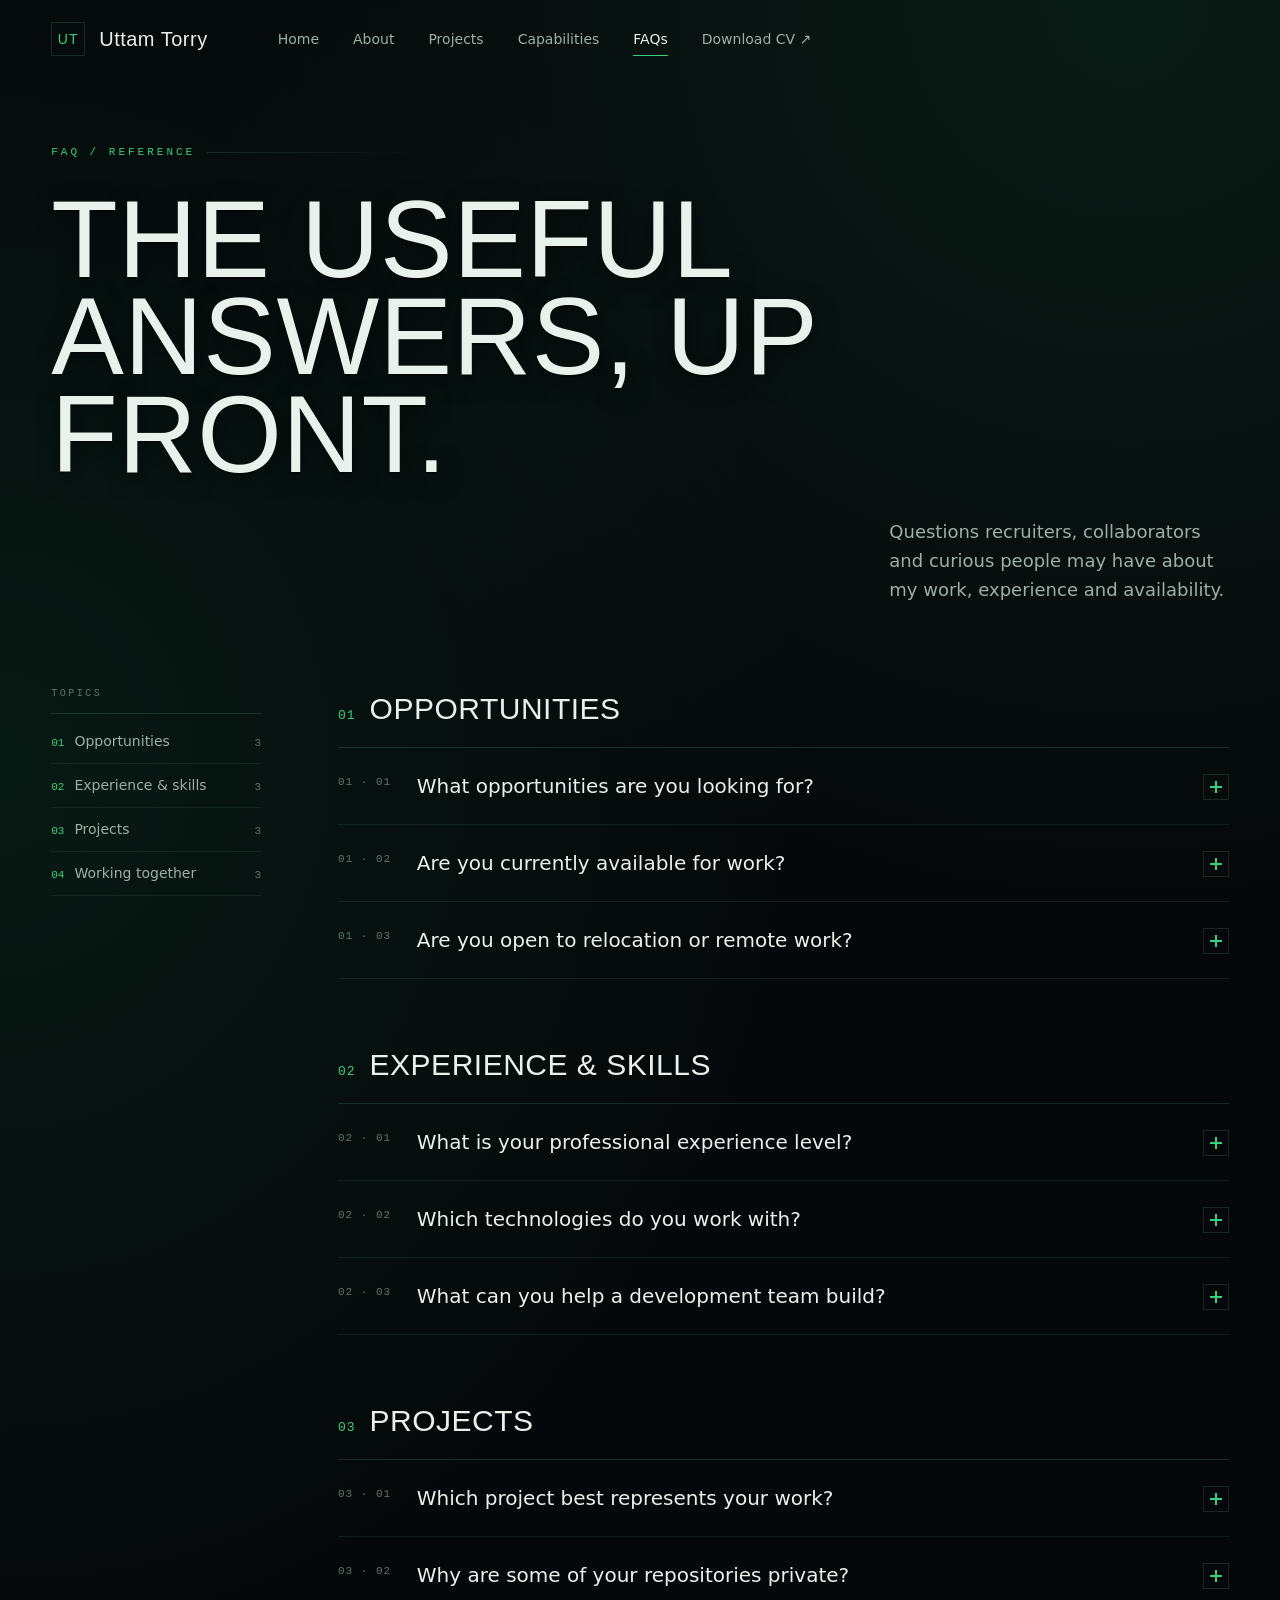
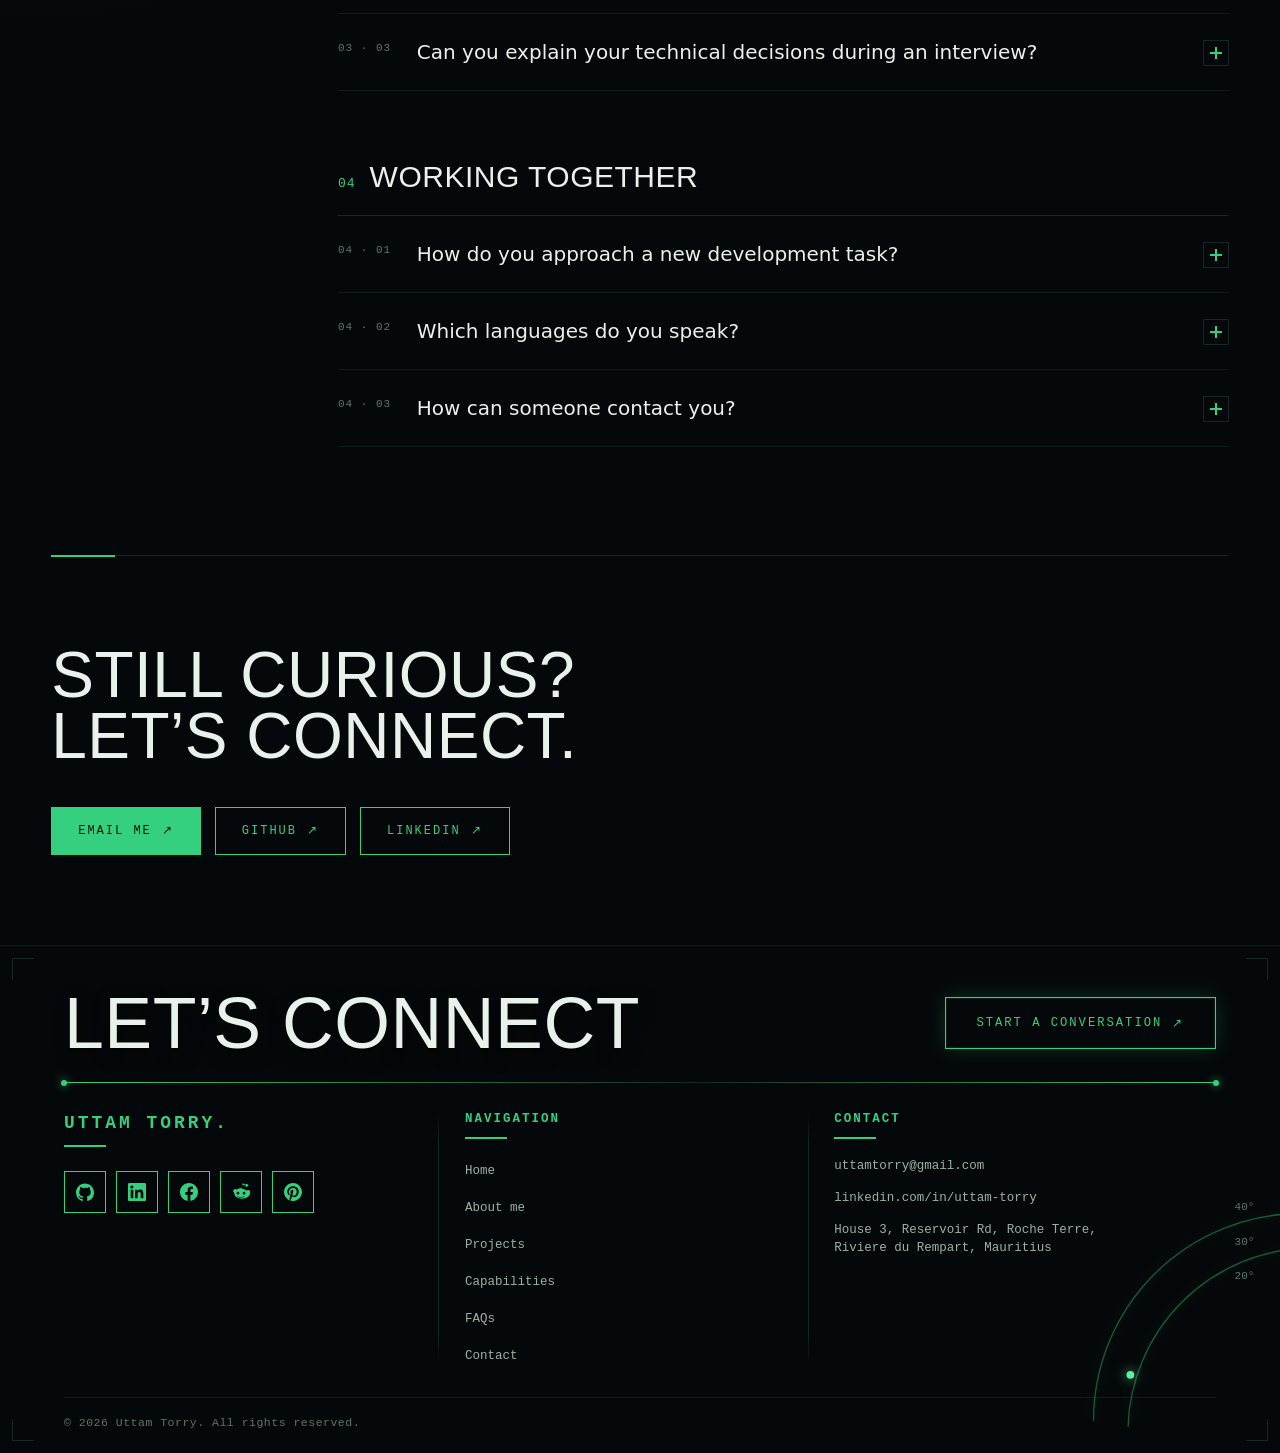
==== commit b10f9e05: "security: proportionate hardening for the static site Audit outcome: static site on GitHub Pages, no" ====
--- a/faq.html
+++ b/faq.html
@@ -3,6 +3,11 @@
 <head>
   <meta charset="utf-8" />
   <meta name="viewport" content="width=device-width, initial-scale=1" />
+
+  <!-- Baseline hardening — see docs/security/control-matrix.md -->
+  <meta http-equiv="Content-Security-Policy" content="default-src 'self'; base-uri 'self'; script-src 'self'; style-src 'self' 'unsafe-inline' https://fonts.googleapis.com; font-src 'self' https://fonts.gstatic.com; img-src 'self' data:; connect-src 'self'; form-action 'self'; frame-src 'none'; object-src 'none'; manifest-src 'self'; upgrade-insecure-requests" />
+  <meta name="referrer" content="strict-origin-when-cross-origin" />
+
   <title>FAQs — Uttam Torry, Graduate Software Developer</title>
   <meta name="description" content="Answers to common questions about Uttam Torry's work, experience, availability, technologies and projects. Graduate software developer based in Mauritius, open to relocation and remote work." />
   <link rel="icon" href="data:image/svg+xml,%3Csvg xmlns='http://www.w3.org/2000/svg' viewBox='0 0 32 32'%3E%3Crect width='32' height='32' fill='%2305080a'/%3E%3Ctext x='16' y='23' font-family='Arial' font-weight='bold' font-size='18' fill='%2335d07f' text-anchor='middle'%3EUT%3C/text%3E%3C/svg%3E" />
@@ -335,9 +340,9 @@
                   Email me at
                   <a href="mailto:uttamtorry@gmail.com">uttamtorry@gmail.com</a>
                   or reach out on
-                  <a href="https://www.linkedin.com/in/uttam-torry-490702361/" target="_blank" rel="noopener">LinkedIn</a>.
+                  <a href="https://www.linkedin.com/in/uttam-torry-490702361/" target="_blank" rel="noopener noreferrer">LinkedIn</a>.
                   My code is on
-                  <a href="https://github.com/sarva-uttam" target="_blank" rel="noopener">GitHub</a>.
+                  <a href="https://github.com/sarva-uttam" target="_blank" rel="noopener noreferrer">GitHub</a>.
                   There is also a &#8220;Start a conversation&#8221; option in the site footer.
                 </p>
               </div>
@@ -353,8 +358,8 @@
       <h2 class="faq-cta__h" id="faqCtaHeading">Still curious? Let&#8217;s connect.</h2>
       <div class="faq-cta__row">
         <a class="faq-btn faq-btn--solid" href="mailto:uttamtorry@gmail.com?subject=Software%20development%20opportunity">Email me <span aria-hidden="true">&#8599;</span></a>
-        <a class="faq-btn" href="https://github.com/sarva-uttam" target="_blank" rel="noopener">GitHub <span aria-hidden="true">&#8599;</span></a>
-        <a class="faq-btn" href="https://www.linkedin.com/in/uttam-torry-490702361/" target="_blank" rel="noopener">LinkedIn <span aria-hidden="true">&#8599;</span></a>
+        <a class="faq-btn" href="https://github.com/sarva-uttam" target="_blank" rel="noopener noreferrer">GitHub <span aria-hidden="true">&#8599;</span></a>
+        <a class="faq-btn" href="https://www.linkedin.com/in/uttam-torry-490702361/" target="_blank" rel="noopener noreferrer">LinkedIn <span aria-hidden="true">&#8599;</span></a>
       </div>
     </section>
 
@@ -378,11 +383,11 @@
       <div class="foot-col foot-col--brand reveal">
         <p class="foot-brand">Uttam Torry.</p>
         <ul class="foot-social">
-          <li><a href="https://github.com/sarva-uttam" aria-label="GitHub" target="_blank" rel="noopener"><svg viewBox="0 0 24 24" aria-hidden="true"><path d="M12 .5C5.37.5 0 5.87 0 12.5c0 5.3 3.44 9.8 8.2 11.39.6.11.82-.26.82-.58v-2c-3.34.73-4.04-1.61-4.04-1.61-.55-1.39-1.34-1.76-1.34-1.76-1.09-.75.08-.73.08-.73 1.2.09 1.84 1.24 1.84 1.24 1.07 1.84 2.81 1.31 3.5 1 .11-.78.42-1.31.76-1.61-2.67-.3-5.47-1.34-5.47-5.95 0-1.31.47-2.39 1.24-3.23-.13-.31-.54-1.53.12-3.18 0 0 1.01-.32 3.3 1.23a11.5 11.5 0 0 1 6 0c2.29-1.55 3.3-1.23 3.3-1.23.66 1.65.25 2.87.12 3.18.77.84 1.24 1.92 1.24 3.23 0 4.62-2.81 5.64-5.49 5.94.43.37.82 1.1.82 2.22v3.29c0 .32.21.7.82.58A12 12 0 0 0 24 12.5C24 5.87 18.63.5 12 .5z"/></svg></a></li>
-          <li><a href="https://www.linkedin.com/in/uttam-torry-490702361/" aria-label="LinkedIn" target="_blank" rel="noopener"><svg viewBox="0 0 24 24" aria-hidden="true"><path d="M20.45 20.45h-3.56v-5.57c0-1.33-.03-3.04-1.85-3.04-1.86 0-2.14 1.45-2.14 2.94v5.67H9.35V9h3.41v1.56h.05c.48-.9 1.64-1.85 3.37-1.85 3.6 0 4.27 2.37 4.27 5.45v6.29zM5.34 7.43a2.07 2.07 0 1 1 0-4.13 2.07 2.07 0 0 1 0 4.13zM7.12 20.45H3.56V9h3.56v11.45zM22.22 0H1.77C.79 0 0 .77 0 1.72v20.56C0 23.23.79 24 1.77 24h20.45C23.2 24 24 23.23 24 22.28V1.72C24 .77 23.2 0 22.22 0z"/></svg></a></li>
-          <li><a href="https://www.facebook.com/share/1JbB2YLpCV/" aria-label="Facebook" target="_blank" rel="noopener"><svg viewBox="0 0 24 24" aria-hidden="true"><path d="M24 12.07C24 5.4 18.63 0 12 0S0 5.4 0 12.07C0 18.1 4.39 23.1 10.13 24v-8.44H7.08v-3.49h3.05V9.41c0-3.02 1.79-4.69 4.53-4.69 1.31 0 2.68.24 2.68.24v2.97h-1.51c-1.49 0-1.96.93-1.96 1.89v2.25h3.33l-.53 3.49h-2.8V24C19.61 23.1 24 18.1 24 12.07z"/></svg></a></li>
-          <li><a href="https://www.reddit.com/user/sarva-uttam/" aria-label="Reddit" target="_blank" rel="noopener"><svg viewBox="0 0 24 24" aria-hidden="true"><path d="M24 11.78a2.56 2.56 0 0 0-4.34-1.83 12.6 12.6 0 0 0-6.77-2.14l1.15-5.42 3.77.8a1.83 1.83 0 1 0 .2-.9L14.6.28a.45.45 0 0 0-.54.35l-1.28 6.04a12.6 12.6 0 0 0-6.86 2.13 2.56 2.56 0 1 0-2.83 4.2 5 5 0 0 0-.06.79c0 4.02 4.68 7.28 10.45 7.28s10.46-3.26 10.46-7.28a5 5 0 0 0-.06-.78A2.55 2.55 0 0 0 24 11.78zM6.15 13.6a1.83 1.83 0 1 1 3.66 0 1.83 1.83 0 0 1-3.66 0zm10.2 4.83a6.5 6.5 0 0 1-4.35 1.35 6.5 6.5 0 0 1-4.34-1.35.45.45 0 0 1 .64-.64 5.6 5.6 0 0 0 3.7 1.13 5.6 5.6 0 0 0 3.71-1.14.45.45 0 1 1 .63.65zm-.34-3a1.83 1.83 0 1 1 0-3.66 1.83 1.83 0 0 1 0 3.66z"/></svg></a></li>
-          <li><a href="https://www.pinterest.com/sarva_uttam/" aria-label="Pinterest" target="_blank" rel="noopener"><svg viewBox="0 0 24 24" aria-hidden="true"><path d="M12 0C5.37 0 0 5.37 0 12c0 5.08 3.16 9.42 7.62 11.17-.1-.95-.2-2.4.04-3.44l1.4-5.94s-.36-.72-.36-1.78c0-1.66.97-2.9 2.17-2.9 1.02 0 1.51.77 1.51 1.68 0 1.03-.65 2.56-.99 3.98-.28 1.19.6 2.16 1.77 2.16 2.12 0 3.75-2.24 3.75-5.47 0-2.86-2.05-4.86-4.99-4.86-3.4 0-5.4 2.55-5.4 5.19 0 1.03.4 2.13.89 2.73.1.12.11.22.08.34l-.33 1.35c-.05.22-.17.27-.4.16-1.5-.7-2.43-2.88-2.43-4.64 0-3.78 2.75-7.25 7.92-7.25 4.16 0 7.39 2.96 7.39 6.92 0 4.13-2.6 7.46-6.22 7.46-1.21 0-2.35-.63-2.74-1.38l-.75 2.85c-.27 1.04-1 2.35-1.49 3.15A12 12 0 1 0 12 0z"/></svg></a></li>
+          <li><a href="https://github.com/sarva-uttam" aria-label="GitHub" target="_blank" rel="noopener noreferrer"><svg viewBox="0 0 24 24" aria-hidden="true"><path d="M12 .5C5.37.5 0 5.87 0 12.5c0 5.3 3.44 9.8 8.2 11.39.6.11.82-.26.82-.58v-2c-3.34.73-4.04-1.61-4.04-1.61-.55-1.39-1.34-1.76-1.34-1.76-1.09-.75.08-.73.08-.73 1.2.09 1.84 1.24 1.84 1.24 1.07 1.84 2.81 1.31 3.5 1 .11-.78.42-1.31.76-1.61-2.67-.3-5.47-1.34-5.47-5.95 0-1.31.47-2.39 1.24-3.23-.13-.31-.54-1.53.12-3.18 0 0 1.01-.32 3.3 1.23a11.5 11.5 0 0 1 6 0c2.29-1.55 3.3-1.23 3.3-1.23.66 1.65.25 2.87.12 3.18.77.84 1.24 1.92 1.24 3.23 0 4.62-2.81 5.64-5.49 5.94.43.37.82 1.1.82 2.22v3.29c0 .32.21.7.82.58A12 12 0 0 0 24 12.5C24 5.87 18.63.5 12 .5z"/></svg></a></li>
+          <li><a href="https://www.linkedin.com/in/uttam-torry-490702361/" aria-label="LinkedIn" target="_blank" rel="noopener noreferrer"><svg viewBox="0 0 24 24" aria-hidden="true"><path d="M20.45 20.45h-3.56v-5.57c0-1.33-.03-3.04-1.85-3.04-1.86 0-2.14 1.45-2.14 2.94v5.67H9.35V9h3.41v1.56h.05c.48-.9 1.64-1.85 3.37-1.85 3.6 0 4.27 2.37 4.27 5.45v6.29zM5.34 7.43a2.07 2.07 0 1 1 0-4.13 2.07 2.07 0 0 1 0 4.13zM7.12 20.45H3.56V9h3.56v11.45zM22.22 0H1.77C.79 0 0 .77 0 1.72v20.56C0 23.23.79 24 1.77 24h20.45C23.2 24 24 23.23 24 22.28V1.72C24 .77 23.2 0 22.22 0z"/></svg></a></li>
+          <li><a href="https://www.facebook.com/share/1JbB2YLpCV/" aria-label="Facebook" target="_blank" rel="noopener noreferrer"><svg viewBox="0 0 24 24" aria-hidden="true"><path d="M24 12.07C24 5.4 18.63 0 12 0S0 5.4 0 12.07C0 18.1 4.39 23.1 10.13 24v-8.44H7.08v-3.49h3.05V9.41c0-3.02 1.79-4.69 4.53-4.69 1.31 0 2.68.24 2.68.24v2.97h-1.51c-1.49 0-1.96.93-1.96 1.89v2.25h3.33l-.53 3.49h-2.8V24C19.61 23.1 24 18.1 24 12.07z"/></svg></a></li>
+          <li><a href="https://www.reddit.com/user/sarva-uttam/" aria-label="Reddit" target="_blank" rel="noopener noreferrer"><svg viewBox="0 0 24 24" aria-hidden="true"><path d="M24 11.78a2.56 2.56 0 0 0-4.34-1.83 12.6 12.6 0 0 0-6.77-2.14l1.15-5.42 3.77.8a1.83 1.83 0 1 0 .2-.9L14.6.28a.45.45 0 0 0-.54.35l-1.28 6.04a12.6 12.6 0 0 0-6.86 2.13 2.56 2.56 0 1 0-2.83 4.2 5 5 0 0 0-.06.79c0 4.02 4.68 7.28 10.45 7.28s10.46-3.26 10.46-7.28a5 5 0 0 0-.06-.78A2.55 2.55 0 0 0 24 11.78zM6.15 13.6a1.83 1.83 0 1 1 3.66 0 1.83 1.83 0 0 1-3.66 0zm10.2 4.83a6.5 6.5 0 0 1-4.35 1.35 6.5 6.5 0 0 1-4.34-1.35.45.45 0 0 1 .64-.64 5.6 5.6 0 0 0 3.7 1.13 5.6 5.6 0 0 0 3.71-1.14.45.45 0 1 1 .63.65zm-.34-3a1.83 1.83 0 1 1 0-3.66 1.83 1.83 0 0 1 0 3.66z"/></svg></a></li>
+          <li><a href="https://www.pinterest.com/sarva_uttam/" aria-label="Pinterest" target="_blank" rel="noopener noreferrer"><svg viewBox="0 0 24 24" aria-hidden="true"><path d="M12 0C5.37 0 0 5.37 0 12c0 5.08 3.16 9.42 7.62 11.17-.1-.95-.2-2.4.04-3.44l1.4-5.94s-.36-.72-.36-1.78c0-1.66.97-2.9 2.17-2.9 1.02 0 1.51.77 1.51 1.68 0 1.03-.65 2.56-.99 3.98-.28 1.19.6 2.16 1.77 2.16 2.12 0 3.75-2.24 3.75-5.47 0-2.86-2.05-4.86-4.99-4.86-3.4 0-5.4 2.55-5.4 5.19 0 1.03.4 2.13.89 2.73.1.12.11.22.08.34l-.33 1.35c-.05.22-.17.27-.4.16-1.5-.7-2.43-2.88-2.43-4.64 0-3.78 2.75-7.25 7.92-7.25 4.16 0 7.39 2.96 7.39 6.92 0 4.13-2.6 7.46-6.22 7.46-1.21 0-2.35-.63-2.74-1.38l-.75 2.85c-.27 1.04-1 2.35-1.49 3.15A12 12 0 1 0 12 0z"/></svg></a></li>
         </ul>
       </div>
 
@@ -402,8 +407,8 @@
         <h3 class="foot-h">Contact</h3>
         <ul class="foot-contact">
           <li><a href="mailto:uttamtorry@gmail.com">uttamtorry@gmail.com</a></li>
-          <li><a href="https://www.linkedin.com/in/uttam-torry-490702361/" target="_blank" rel="noopener">linkedin.com/in/uttam-torry</a></li>
-          <li><a href="https://www.google.com/maps/search/?api=1&amp;query=House+3+Reservoir+Rd+Roche+Terre+Riviere+du+Rempart+Mauritius" target="_blank" rel="noopener">House 3, Reservoir Rd, Roche Terre,<br />Riviere du Rempart, Mauritius</a></li>
+          <li><a href="https://www.linkedin.com/in/uttam-torry-490702361/" target="_blank" rel="noopener noreferrer">linkedin.com/in/uttam-torry</a></li>
+          <li><a href="https://www.google.com/maps/search/?api=1&amp;query=House+3+Reservoir+Rd+Roche+Terre+Riviere+du+Rempart+Mauritius" target="_blank" rel="noopener noreferrer">House 3, Reservoir Rd, Roche Terre,<br />Riviere du Rempart, Mauritius</a></li>
         </ul>
       </div>
     </div>
@@ -428,19 +433,19 @@
         <svg viewBox="0 0 24 24" aria-hidden="true"><path d="M2 5.5A1.5 1.5 0 0 1 3.5 4h17A1.5 1.5 0 0 1 22 5.5v13A1.5 1.5 0 0 1 20.5 20h-17A1.5 1.5 0 0 1 2 18.5v-13Zm2.2.5 7.8 5.6L19.8 6H4.2ZM20 7.7l-7.4 5.3a1 1 0 0 1-1.2 0L4 7.7V18h16V7.7Z"/></svg>
         <span>Email</span><span class="connect__hint">uttamtorry@gmail.com</span>
       </a></li>
-      <li><a href="https://www.linkedin.com/in/uttam-torry-490702361/" target="_blank" rel="noopener">
+      <li><a href="https://www.linkedin.com/in/uttam-torry-490702361/" target="_blank" rel="noopener noreferrer">
         <svg viewBox="0 0 24 24" aria-hidden="true"><path d="M20.45 20.45h-3.56v-5.57c0-1.33-.03-3.04-1.85-3.04-1.86 0-2.14 1.45-2.14 2.94v5.67H9.35V9h3.41v1.56h.05c.48-.9 1.64-1.85 3.37-1.85 3.6 0 4.27 2.37 4.27 5.45v6.29zM5.34 7.43a2.07 2.07 0 1 1 0-4.13 2.07 2.07 0 0 1 0 4.13zM7.12 20.45H3.56V9h3.56v11.45zM22.22 0H1.77C.79 0 0 .77 0 1.72v20.56C0 23.23.79 24 1.77 24h20.45C23.2 24 24 23.23 24 22.28V1.72C24 .77 23.2 0 22.22 0z"/></svg>
         <span>LinkedIn</span><span class="connect__hint">uttam-torry</span>
       </a></li>
-      <li><a href="https://www.facebook.com/share/1JbB2YLpCV/" target="_blank" rel="noopener">
+      <li><a href="https://www.facebook.com/share/1JbB2YLpCV/" target="_blank" rel="noopener noreferrer">
         <svg viewBox="0 0 24 24" aria-hidden="true"><path d="M24 12.07C24 5.4 18.63 0 12 0S0 5.4 0 12.07C0 18.1 4.39 23.1 10.13 24v-8.44H7.08v-3.49h3.05V9.41c0-3.02 1.79-4.69 4.53-4.69 1.31 0 2.68.24 2.68.24v2.97h-1.51c-1.49 0-1.96.93-1.96 1.89v2.25h3.33l-.53 3.49h-2.8V24C19.61 23.1 24 18.1 24 12.07z"/></svg>
         <span>Facebook</span><span class="connect__hint">Message me</span>
       </a></li>
-      <li><a href="https://www.pinterest.com/sarva_uttam/" target="_blank" rel="noopener">
+      <li><a href="https://www.pinterest.com/sarva_uttam/" target="_blank" rel="noopener noreferrer">
         <svg viewBox="0 0 24 24" aria-hidden="true"><path d="M12 0C5.37 0 0 5.37 0 12c0 5.08 3.16 9.42 7.62 11.17-.1-.95-.2-2.4.04-3.44l1.4-5.94s-.36-.72-.36-1.78c0-1.66.97-2.9 2.17-2.9 1.02 0 1.51.77 1.51 1.68 0 1.03-.65 2.56-.99 3.98-.28 1.19.6 2.16 1.77 2.16 2.12 0 3.75-2.24 3.75-5.47 0-2.86-2.05-4.86-4.99-4.86-3.4 0-5.4 2.55-5.4 5.19 0 1.03.4 2.13.89 2.73.1.12.11.22.08.34l-.33 1.35c-.05.22-.17.27-.4.16-1.5-.7-2.43-2.88-2.43-4.64 0-3.78 2.75-7.25 7.92-7.25 4.16 0 7.39 2.96 7.39 6.92 0 4.13-2.6 7.46-6.22 7.46-1.21 0-2.35-.63-2.74-1.38l-.75 2.85c-.27 1.04-1 2.35-1.49 3.15A12 12 0 1 0 12 0z"/></svg>
         <span>Pinterest</span><span class="connect__hint">sarva_uttam</span>
       </a></li>
-      <li><a href="https://www.reddit.com/user/sarva-uttam/" target="_blank" rel="noopener">
+      <li><a href="https://www.reddit.com/user/sarva-uttam/" target="_blank" rel="noopener noreferrer">
         <svg viewBox="0 0 24 24" aria-hidden="true"><path d="M24 11.78a2.56 2.56 0 0 0-4.34-1.83 12.6 12.6 0 0 0-6.77-2.14l1.15-5.42 3.77.8a1.83 1.83 0 1 0 .2-.9L14.6.28a.45.45 0 0 0-.54.35l-1.28 6.04a12.6 12.6 0 0 0-6.86 2.13 2.56 2.56 0 1 0-2.83 4.2 5 5 0 0 0-.06.79c0 4.02 4.68 7.28 10.45 7.28s10.46-3.26 10.46-7.28a5 5 0 0 0-.06-.78A2.55 2.55 0 0 0 24 11.78zM6.15 13.6a1.83 1.83 0 1 1 3.66 0 1.83 1.83 0 0 1-3.66 0zm10.2 4.83a6.5 6.5 0 0 1-4.35 1.35 6.5 6.5 0 0 1-4.34-1.35.45.45 0 0 1 .64-.64 5.6 5.6 0 0 0 3.7 1.13 5.6 5.6 0 0 0 3.71-1.14.45.45 0 1 1 .63.65zm-.34-3a1.83 1.83 0 1 1 0-3.66 1.83 1.83 0 0 1 0 3.66z"/></svg>
         <span>Reddit</span><span class="connect__hint">u/sarva-uttam</span>
       </a></li>
--- a/styles.css
+++ b/styles.css
@@ -165,6 +165,23 @@
   position: sticky; top: 0;
   height: 100vh; width: 100%;
   overflow: hidden;
+  display: grid; place-items: center;
+  background: var(--bg);
+}
+
+/* ---- Locked design stage ------------------------------------------------
+   The whole scene is composed at a fixed 1280 x 720 canvas and cover-scaled
+   to the viewport (JS sets --hsc). `container-type: size` pins the cqw / cqh
+   units the overlay panels use to 12.8px / 7.2px, so every component stays
+   welded to the portrait at any zoom level or window size. */
+.hero__stage {
+  position: relative;
+  width: 1280px; height: 720px;
+  container-type: size;
+  --pad: clamp(20px, 4cqw, 64px);
+  transform: scale(var(--hsc, 1));
+  transform-origin: center center;
+  will-change: transform;
 }
 .hero__canvas {
   position: absolute; inset: 0;
@@ -230,7 +247,7 @@
 .hero__title {
   font-family: var(--font-display);
   font-weight: 400;
-  font-size: clamp(36px, 5vw, 74px);
+  font-size: clamp(36px, 5cqw, 74px);
   line-height: .96;
   letter-spacing: .5px;
   text-transform: none;
@@ -323,7 +340,7 @@
 .fact__lead {
   font-family: var(--font-ui);
   font-weight: 600;
-  font-size: clamp(17px, 1.6vw, 22px);
+  font-size: clamp(17px, 1.6cqw, 22px);
   line-height: 1.25;
 }
 .fact__meta {
@@ -557,7 +574,7 @@
 .wp {
   position: absolute; inset: 0; z-index: 6;
   display: flex; align-items: center; justify-content: center;
-  padding: clamp(80px, 10.5vh, 100px) var(--pad) clamp(30px, 5vh, 44px);
+  padding: clamp(80px, 10.5cqh, 100px) var(--pad) clamp(30px, 5cqh, 44px);
   opacity: 0; visibility: hidden;
   pointer-events: none;
   will-change: transform, opacity;
@@ -571,16 +588,16 @@
 .wp a { pointer-events: auto; }
 .wp__inner {
   display: flex; justify-content: space-between; align-items: flex-start;
-  gap: clamp(24px, 4vw, 56px);
+  gap: clamp(24px, 4cqw, 56px);
   width: 100%; max-width: 1840px;
 }
 .wp__col {
   display: flex; flex-direction: column;
-  gap: clamp(12px, 1.8vh, 20px);
-  flex: 0 1 clamp(300px, 33vw, 480px);
+  gap: clamp(12px, 1.8cqh, 20px);
+  flex: 0 1 clamp(300px, 33cqw, 480px);
   min-width: 0;
 }
-.wp__col--right { padding-top: clamp(8px, 4vh, 40px); }
+.wp__col--right { padding-top: clamp(8px, 4cqh, 40px); }
 .wp__head { align-self: start; margin-bottom: 2px; }
 .wp__label {
   font-family: var(--font-mono);
@@ -590,7 +607,7 @@
 .wp__label span { color: var(--muted); }
 .wp__rule {
   position: relative; margin: 12px 0 18px;
-  height: 1px; width: min(520px, 42vw);
+  height: 1px; width: min(520px, 42cqw);
   background: linear-gradient(90deg, var(--green) 0%, var(--line) 55%, transparent 100%);
 }
 .wp__rule::before {
@@ -601,14 +618,14 @@
 }
 .wp__title {
   font-family: var(--font-display); font-weight: 400;
-  font-size: clamp(24px, 3vw, 42px);
+  font-size: clamp(24px, 3cqw, 42px);
   line-height: .98; letter-spacing: .5px; max-width: 13ch;
 }
 .wp-card {
   position: relative;
   border: 1px solid var(--line);
   background: linear-gradient(180deg, rgba(5,9,8,.34), rgba(5,9,8,.16));
-  padding: clamp(12px, 1.3vw, 18px) clamp(16px, 1.6vw, 24px) clamp(12px, 1.3vw, 16px);
+  padding: clamp(12px, 1.3cqw, 18px) clamp(16px, 1.6cqw, 24px) clamp(12px, 1.3cqw, 16px);
   overflow: hidden;
 }
 .wp-card::before, .wp-card::after {
@@ -618,7 +635,7 @@
 .wp-card::after  { bottom: -1px; right: -1px; border-left: 0; border-top: 0; }
 .wp-card__num {
   position: absolute; top: -14px; right: 4px;
-  font-family: var(--font-display); font-size: clamp(64px, 7vw, 104px);
+  font-family: var(--font-display); font-size: clamp(64px, 7cqw, 104px);
   line-height: 1; color: transparent;
   -webkit-text-stroke: 1px rgba(120, 200, 150, .2);
   pointer-events: none; user-select: none;
@@ -631,7 +648,7 @@
 }
 .wp-card__desc {
   margin-top: 10px; font-family: var(--font-ui); font-weight: 500;
-  font-size: clamp(14px, 1.35vw, 17px); line-height: 1.28; max-width: 24ch;
+  font-size: clamp(14px, 1.35cqw, 17px); line-height: 1.28; max-width: 24ch;
 }
 .wp-card__viz { margin: 10px 0 9px; height: 30px; max-width: 300px; }
 .wp-card__viz svg { width: 100%; height: 100%; overflow: visible; }
@@ -652,7 +669,7 @@
 .wp-card__link span { display: inline-block; margin-left: 4px; transition: transform .25s ease; }
 .wp-card__link:hover span { transform: translate(3px, -3px); }
 .wp__angles {
-  position: absolute; top: clamp(80px, 10.5vh, 100px); right: 20px;
+  position: absolute; top: clamp(80px, 10.5cqh, 100px); right: 20px;
   display: flex; flex-direction: column; gap: 12px;
 }
 .wp__angles i { font-family: var(--font-mono); font-style: normal; font-size: 10px; color: var(--muted); }
@@ -660,7 +677,7 @@
 /* ---- Panel: About ---- */
 .ap {
   position: absolute; inset: 0; z-index: 6;
-  padding: clamp(88px, 11vh, 112px) var(--pad) clamp(28px, 5vh, 44px);
+  padding: clamp(88px, 11cqh, 112px) var(--pad) clamp(28px, 5cqh, 44px);
   opacity: 0; visibility: hidden;
   pointer-events: none;
   will-change: transform, opacity;
@@ -674,26 +691,26 @@
 .ap a { pointer-events: auto; }
 .ap__col {
   position: relative; z-index: 3;
-  max-width: clamp(320px, 34vw, 500px);
+  max-width: clamp(320px, 34cqw, 500px);
   display: flex; flex-direction: column;
 }
 .ap__head { margin-bottom: 20px; }
 .ap__p {
   font-family: var(--font-mono);
-  font-size: clamp(11px, 0.92vw, 13.5px);
+  font-size: clamp(11px, 0.92cqw, 13.5px);
   line-height: 1.7; color: var(--text-dim);
 }
 .ap__div { width: 38px; height: 1px; background: var(--line); margin: 14px 0; }
 .ap__type {
   position: absolute; z-index: 2;
-  right: clamp(34px, 3vw, 58px); top: 12%;
+  right: clamp(34px, 3cqw, 58px); top: 12%;
   display: flex; flex-direction: column; align-items: flex-start;
   line-height: .9;
 }
 .ap .wp__angles { display: none; }
 .ap__lg {
   font-family: var(--font-display); font-weight: 400;
-  font-size: clamp(44px, 5.3vw, 108px);
+  font-size: clamp(44px, 5.3cqw, 108px);
   text-transform: uppercase; color: var(--text); letter-spacing: .5px;
   text-shadow: 0 1px 0 rgba(0,0,0,.35), 3px 6px 18px rgba(0,0,0,.55);
   will-change: transform, opacity;
@@ -702,14 +719,14 @@
 .ap__and {
   font-family: "Playfair Display", Georgia, serif;
   font-style: italic; font-weight: 500;
-  font-size: clamp(24px, 3vw, 58px);
+  font-size: clamp(24px, 3cqw, 58px);
   color: var(--green);
   margin: .04em 0 .06em .12em;
   will-change: transform, opacity;
 }
 .ap__cross {
   position: absolute; z-index: 2;
-  top: clamp(66px, 8.5vh, 100px); right: clamp(80px, 9vw, 190px);
+  top: clamp(66px, 8.5cqh, 100px); right: clamp(80px, 9cqw, 190px);
   width: 44px; height: 44px; opacity: .5;
 }
 .ap__cross::before, .ap__cross::after { content: ""; position: absolute; background: var(--green); }
@@ -717,16 +734,16 @@
 .ap__cross::after  { top: 50%; left: 0; height: 1px; width: 100%; transform: translateY(-50%); }
 .ap__lang {
   position: absolute; z-index: 3;
-  right: var(--pad); bottom: clamp(40px, 9vh, 90px);
+  right: var(--pad); bottom: clamp(40px, 9cqh, 90px);
   max-width: 240px;
   font-family: var(--font-mono);
-  font-size: clamp(12px, 0.95vw, 14px); line-height: 1.6; color: var(--text);
+  font-size: clamp(12px, 0.95cqw, 14px); line-height: 1.6; color: var(--text);
 }
 .ap__lang span { display: block; color: var(--green); letter-spacing: .5px; margin-bottom: 4px; }
 .ap__graph {
   position: absolute; z-index: 2;
-  right: 60px; bottom: clamp(150px, 24vh, 240px);
-  width: clamp(180px, 20vw, 320px); height: 56px; overflow: visible;
+  right: 60px; bottom: clamp(150px, 24cqh, 240px);
+  width: clamp(180px, 20cqw, 320px); height: 56px; overflow: visible;
 }
 .ap__graph path { fill: none; stroke: var(--green); stroke-width: 1.4; filter: drop-shadow(0 0 6px rgba(53,208,127,.5)); }
 .ap__graph circle { fill: var(--green-bright); }
@@ -747,14 +764,12 @@
 .rp a { pointer-events: auto; }
 .rp__head {
   position: absolute; z-index: 4;
-  top: clamp(88px, 11vh, 112px); left: var(--pad);
-  max-width: clamp(240px, 24vw, 340px);
-}
-.rp__sub {
-  margin-top: 8px; font-family: var(--font-mono);
-  font-size: clamp(10.5px, 0.82vw, 12.5px); line-height: 1.7; color: var(--text-dim);
-}
-.rp__ring { position: absolute; left: 52%; top: 50%; width: 0; height: 0; }
+  top: 40px; left: var(--pad);
+  max-width: 300px;
+}
+.rp__head .wp__rule { margin: 8px 0 0; width: 160px; }
+.rp__sub { display: none; }
+.rp__ring { position: absolute; left: 640px; top: 400px; width: 0; height: 0; }
 .rp__orbit {
   position: absolute; left: 0; top: 0;
   transform: translate(-50%, -50%);
@@ -774,7 +789,7 @@
     0 0 60px rgba(155, 214, 69, .18),
     0 20px 52px rgba(0, 0, 0, .55);
   display: flex; flex-direction: column; justify-content: space-between;
-  padding: clamp(13px, 1.1vw, 20px);
+  padding: clamp(13px, 1.1cqw, 20px);
   overflow: hidden;
   will-change: transform, opacity;
 }
@@ -791,7 +806,7 @@
 }
 .rp__label {
   font-family: var(--font-ui); font-weight: 700;
-  font-size: clamp(15px, 1.4vw, 20px); line-height: 1.18;
+  font-size: clamp(15px, 1.4cqw, 20px); line-height: 1.18;
   color: #0e1f15; text-wrap: balance;
 }
 
@@ -1047,6 +1062,173 @@
   .faq-hero__lead { padding-left: 0; margin-left: 0; }
   .faq-item__a { padding-left: 0; }
 }
+
+/* ============ FOOTER VIEW SWITCH (both builds) ============ */
+.foot-sep { margin: 0 9px; color: var(--muted); }
+.foot-switch {
+  color: var(--green);
+  border-bottom: 1px solid transparent;
+  transition: border-color .2s ease;
+}
+.foot-switch:hover, .foot-switch:focus-visible { border-color: var(--green); }
+
+/* ============ MOBILE BUILD (m.html) ============ */
+.mob {
+  --m-pad: clamp(20px, 6vw, 34px);
+}
+.m-main { display: block; }
+
+.m-hero { position: relative; }
+.m-hero__media {
+  position: relative;
+  height: 58svh; min-height: 330px; max-height: 560px;
+  overflow: hidden;
+}
+.m-hero__img {
+  width: 100%; height: 100%;
+  object-fit: cover; object-position: 55% 18%;
+  display: block;
+}
+.m-hero__grad {
+  position: absolute; inset: 0; pointer-events: none;
+  background:
+    linear-gradient(180deg, rgba(5,8,10,.5) 0%, rgba(5,8,10,0) 26%, rgba(5,8,10,.15) 60%, var(--bg) 100%),
+    linear-gradient(90deg, rgba(5,8,10,.55) 0%, rgba(5,8,10,0) 45%);
+}
+.m-hero__body {
+  position: relative; z-index: 2;
+  margin-top: -44px;
+  padding: 0 var(--m-pad);
+}
+.m-hero__title {
+  font-family: var(--font-display); font-weight: 400;
+  font-size: clamp(29px, 8.4vw, 46px); line-height: .99;
+  letter-spacing: .3px; margin-top: 16px;
+}
+.m-lead {
+  font-family: var(--font-mono);
+  font-size: 12.5px; line-height: 1.7; color: var(--text-dim);
+  margin-top: 16px;
+}
+.m-actions { display: flex; flex-wrap: wrap; gap: 12px; margin-top: 24px; }
+.m-btn {
+  display: inline-flex; align-items: center; gap: 8px;
+  padding: 13px 20px;
+  font-family: var(--font-mono); font-size: 11.5px;
+  letter-spacing: 1.6px; text-transform: uppercase;
+  border: 1px solid var(--green); color: var(--green);
+  background: transparent; cursor: pointer;
+}
+.m-btn span { transition: transform .2s ease; }
+.m-btn:active span { transform: translate(2px, -2px); }
+.m-btn--solid { background: var(--green); color: #04140c; }
+.m-hero__social {
+  list-style: none; display: flex; flex-wrap: wrap; gap: 10px 20px;
+  margin-top: 24px;
+  font-family: var(--font-mono); font-size: 12px; color: var(--text-dim);
+}
+.m-hero__social a { border-bottom: 1px solid var(--line); padding-bottom: 3px; }
+.m-hero__social a:hover { color: var(--green); }
+
+.m-sec {
+  padding: clamp(46px, 12vw, 74px) var(--m-pad);
+  border-top: 1px solid var(--line-soft);
+  scroll-margin-top: 64px;
+}
+.m-hero { scroll-margin-top: 0; }
+.mob .pill { flex-wrap: wrap; }
+.m-facts { display: grid; gap: 20px; padding-top: clamp(40px, 10vw, 60px); }
+.m-fact { border-top: 1px solid var(--line); padding-top: 14px; }
+.m-fact__idx {
+  font-family: var(--font-mono); font-size: 10.5px;
+  letter-spacing: 2px; text-transform: uppercase; color: var(--green);
+  margin-bottom: 9px;
+}
+.m-fact__idx span { color: var(--muted); }
+.m-fact__lead { font-family: var(--font-ui); font-weight: 600; font-size: 17px; line-height: 1.25; }
+.m-fact__meta {
+  margin-top: 8px; font-family: var(--font-mono); font-size: 10.5px;
+  letter-spacing: 1.5px; text-transform: uppercase; color: var(--green);
+}
+
+.m-head { margin-bottom: 6px; }
+.m-label {
+  font-family: var(--font-mono); font-size: 11px;
+  letter-spacing: 3px; text-transform: uppercase; color: var(--text);
+  display: flex; gap: 9px;
+}
+.m-label span { color: var(--muted); }
+.m-title {
+  font-family: var(--font-display); font-weight: 400;
+  font-size: clamp(23px, 6.4vw, 32px); line-height: 1;
+  text-transform: uppercase; letter-spacing: .5px; margin-top: 12px;
+}
+.m-display {
+  font-family: var(--font-display); font-weight: 400;
+  font-size: clamp(30px, 9.2vw, 50px); line-height: .95;
+  text-transform: uppercase; letter-spacing: .5px; margin-top: 12px;
+}
+.m-display em {
+  font-family: "Playfair Display", Georgia, serif;
+  font-style: italic; font-weight: 500;
+  font-size: .58em; color: var(--green);
+}
+
+.m-card {
+  position: relative;
+  border: 1px solid var(--line);
+  border-top: 3px solid var(--green);
+  padding: 18px 18px 16px;
+  margin-top: 14px;
+  background: linear-gradient(180deg, rgba(53,208,127,.04), transparent 60%);
+}
+.m-card::before, .m-card::after {
+  content: ""; position: absolute; width: 7px; height: 7px; border: 1px solid var(--green);
+}
+.m-card::before { bottom: -1px; left: -1px; border-right: 0; border-top: 0; }
+.m-card::after  { bottom: -1px; right: -1px; border-left: 0; border-top: 0; }
+.m-card__id { font-family: var(--font-mono); font-size: 12.5px; color: var(--green); }
+.m-card__id span { color: var(--text); }
+.m-card__cat {
+  margin-top: 5px; font-family: var(--font-mono); font-size: 10px;
+  letter-spacing: 2px; text-transform: uppercase; color: var(--muted);
+}
+.m-card__desc { margin-top: 10px; font-family: var(--font-ui); font-weight: 500; font-size: 15px; line-height: 1.3; }
+.m-card__tags { margin-top: 10px; font-family: var(--font-mono); font-size: 10.5px; color: var(--text-dim); }
+.m-card__link {
+  display: inline-block; margin-top: 12px;
+  font-family: var(--font-mono); font-size: 12px; color: var(--green);
+  padding-bottom: 3px; border-bottom: 1px solid var(--green);
+}
+.m-card__link span { display: inline-block; margin-left: 3px; }
+
+.m-p {
+  font-family: var(--font-mono);
+  font-size: 12.5px; line-height: 1.75; color: var(--text-dim);
+  margin-top: 16px;
+}
+.m-p--accent { color: var(--text); margin-top: 22px; }
+.m-p--accent span {
+  display: block; color: var(--green);
+  font-size: 10.5px; letter-spacing: 1.5px; text-transform: uppercase; margin-bottom: 5px;
+}
+
+.m-caps { list-style: none; margin-top: 10px; border-top: 1px solid var(--line); }
+.m-cap {
+  display: flex; gap: 14px; align-items: baseline;
+  padding: 15px 2px;
+  border-bottom: 1px solid var(--line-soft);
+  font-family: var(--font-ui); font-weight: 600; font-size: 16px; color: var(--text);
+}
+.m-cap__n { font-family: var(--font-mono); font-size: 12px; font-weight: 700; color: var(--green); }
+.m-faq-link { margin-top: 26px; font-family: var(--font-mono); font-size: 12.5px; line-height: 1.6; color: var(--text-dim); }
+.m-faq-link a { color: var(--green); border-bottom: 1px solid var(--green); padding-bottom: 2px; }
+
+.m-reveal {
+  opacity: 0; transform: translateY(22px);
+  transition: opacity .6s ease, transform .6s ease;
+}
+.m-reveal.is-in { opacity: 1; transform: none; }
 
 /* ============ RESPONSIVE ============ */
 @media (max-width: 1200px) {
@@ -1071,60 +1253,9 @@
   .nav__links a { font-size: 17px; }
   .nav__cv { display: inline-block; margin-top: 6px; }
 
-  .hero__grid { grid-template-columns: 1fr; align-content: center; gap: 40px; }
-  .hero__left { max-width: 640px; }
-  .hero__right {
-    justify-self: start; max-width: 640px;
-    display: none;
-  }
-  .hero__rail { display: none; }
-
-  .hero { height: 820vh; }
-
-  /* panels: single scrolling column on small screens */
-  .wp {
-    align-items: flex-start;
-    padding: clamp(78px, 10vh, 92px) var(--pad) 28px;
-    overflow-y: auto;
-  }
-  .wp__inner { flex-direction: column; align-items: stretch; }
-  .wp__col { gap: 16px; flex: 1 1 auto; }
-  .wp__col--right { padding-top: 0; }
-  .wp__angles { display: none; }
-  .wp__rule { width: min(420px, 70vw); margin: 10px 0 14px; }
-  .wp__title { font-size: clamp(22px, 6vw, 32px); max-width: none; }
-  .wp-card__desc { max-width: none; }
-
-  .ap {
-    display: flex; flex-direction: column; align-items: flex-start;
-    gap: 18px;
-    padding: clamp(76px, 9vh, 90px) var(--pad) 28px;
-    overflow-y: auto;
-    background: linear-gradient(180deg, rgba(4,7,9,.5), rgba(4,7,9,.32));
-  }
-  .ap__col { max-width: none; }
-  .ap__head { margin-bottom: 14px; }
-  .ap__type, .ap__graph, .ap__cross { display: none; }
-  .ap__lang { position: static; max-width: none; }
-
-  .rp {
-    display: flex; flex-direction: column; align-items: flex-start;
-    gap: 18px;
-    padding: clamp(76px, 9vh, 90px) var(--pad) 28px;
-    overflow-y: auto;
-    background: linear-gradient(180deg, rgba(4,7,9,.5), rgba(4,7,9,.32));
-  }
-  .rp__head { position: static; max-width: none; }
-  .rp__ring {
-    position: static; width: 100%; height: auto;
-    display: grid; grid-template-columns: 1fr 1fr; gap: 10px;
-  }
-  .rp__orbit { display: none; }
-  .rp__card {
-    position: static; width: auto; height: auto; margin: 0;
-    min-height: clamp(118px, 33vw, 168px);
-    transform: none !important;
-  }
+  /* The scrolly hero is a locked, cover-scaled poster — it does NOT reflow.
+     Phones are routed to m.html instead; a narrow desktop window just sees
+     the whole composition scaled down. */
 
   .foot-cols { grid-template-columns: 1fr 1fr; gap: 40px; }
   .foot-col:not(:last-child)::after { display: none; }
@@ -1132,23 +1263,6 @@
 }
 
 @media (max-width: 720px) {
-  .hero { height: 740vh; }
-  .hero__vignette {
-    background:
-      linear-gradient(180deg, rgba(5,8,10,.92) 0%, rgba(5,8,10,.55) 30%, rgba(5,8,10,.55) 55%, rgba(5,8,10,.97) 100%),
-      linear-gradient(90deg, rgba(5,8,10,.9) 0%, rgba(5,8,10,.4) 70%, rgba(5,8,10,.2) 100%);
-  }
-  .hero__grid { padding-top: 104px; padding-bottom: 84px; align-content: start; }
-  .hero__body { font-size: 12.5px; color: var(--text); }
-  .pill { flex-wrap: wrap; }
-  .hero__actions { flex-direction: column; align-items: flex-start; gap: 26px; }
-  .hero__social { margin-top: 36px; gap: 14px; }
-
-  .wp { padding-top: 74px; }
-  .wp__col { gap: 12px; }
-  .wp-card { padding: 12px 14px 12px; }
-  .wp-card__viz { display: none; }
-
   .foot-top { flex-direction: column; gap: 20px; }
   .foot-cols { grid-template-columns: 1fr; gap: 34px; }
   .foot-social { margin-top: 26px; }
@@ -1160,4 +1274,5 @@
   .faq-item[open] .faq-item__a { animation: none; }
   .faq-item__icon::before, .faq-item__icon::after,
   .nav__links, .faq-nav__list a { transition: none; }
-}
+  .m-reveal { transition: none !important; }
+}
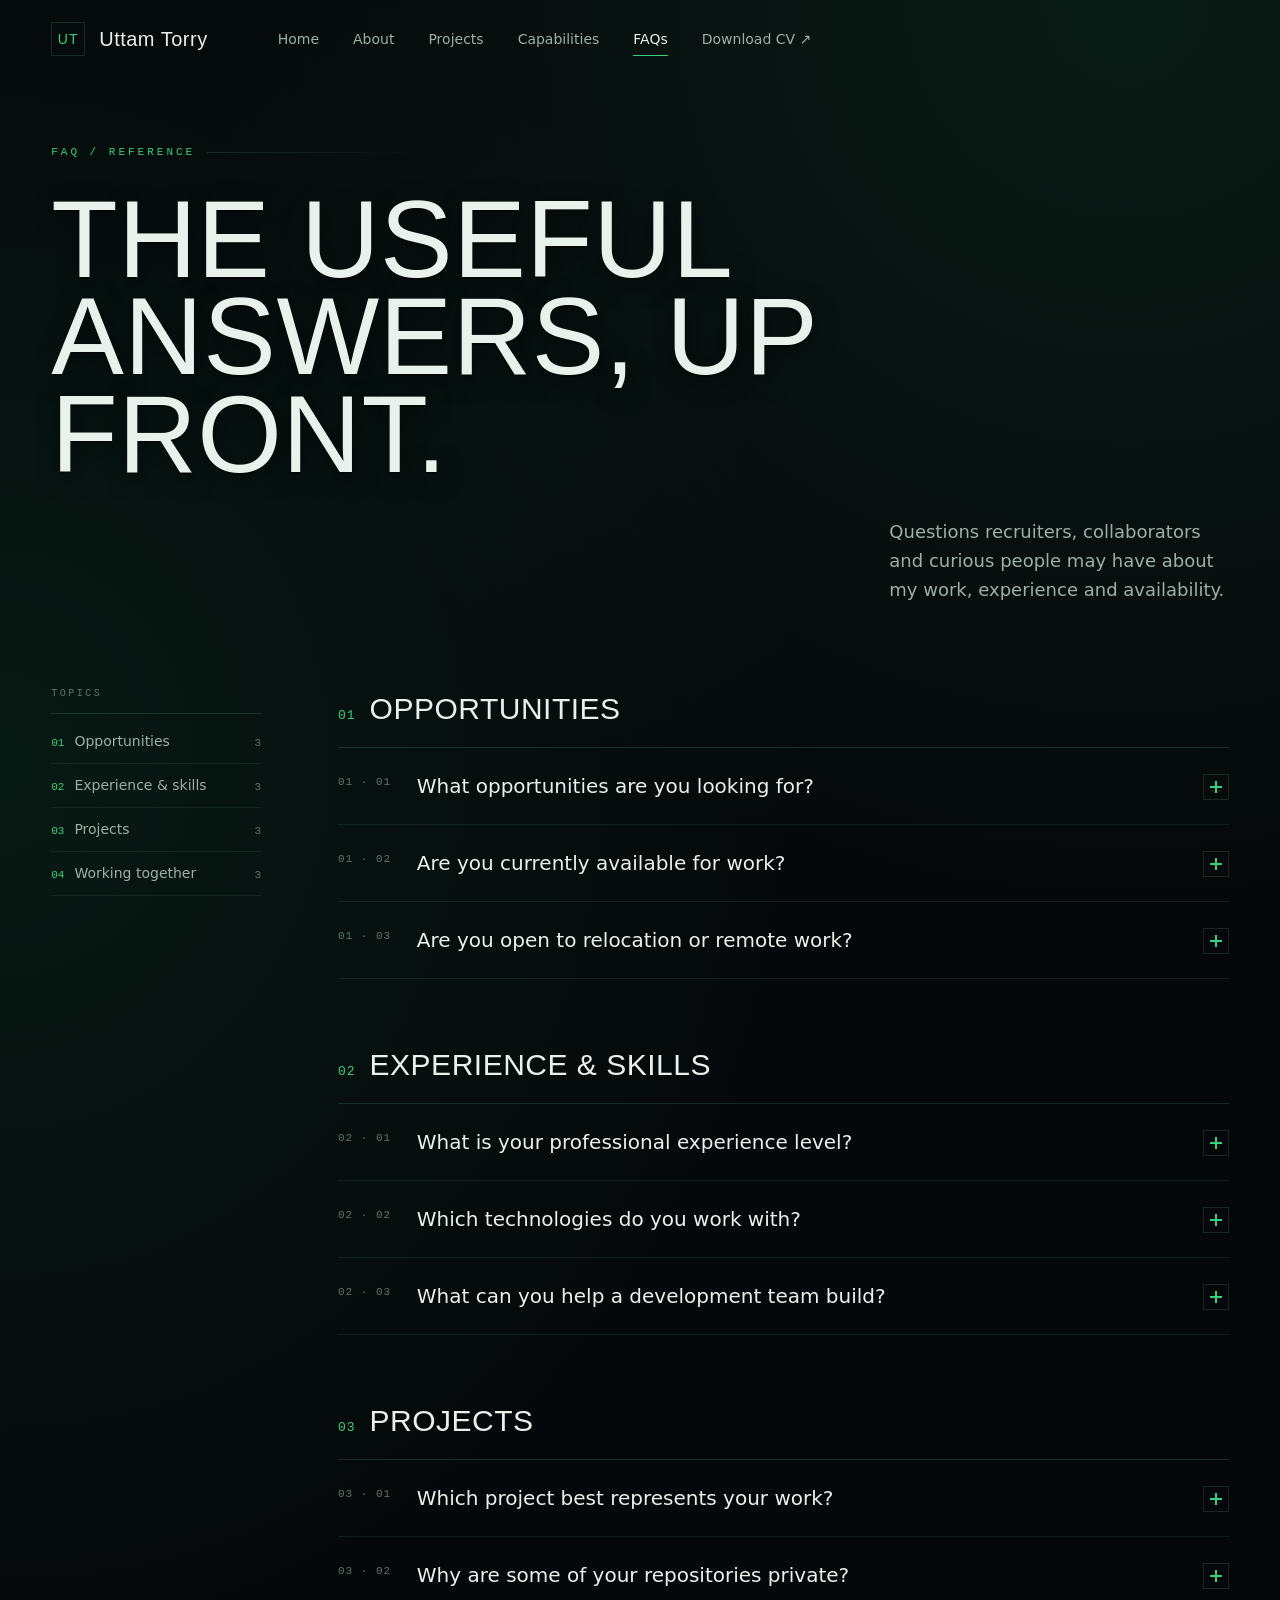
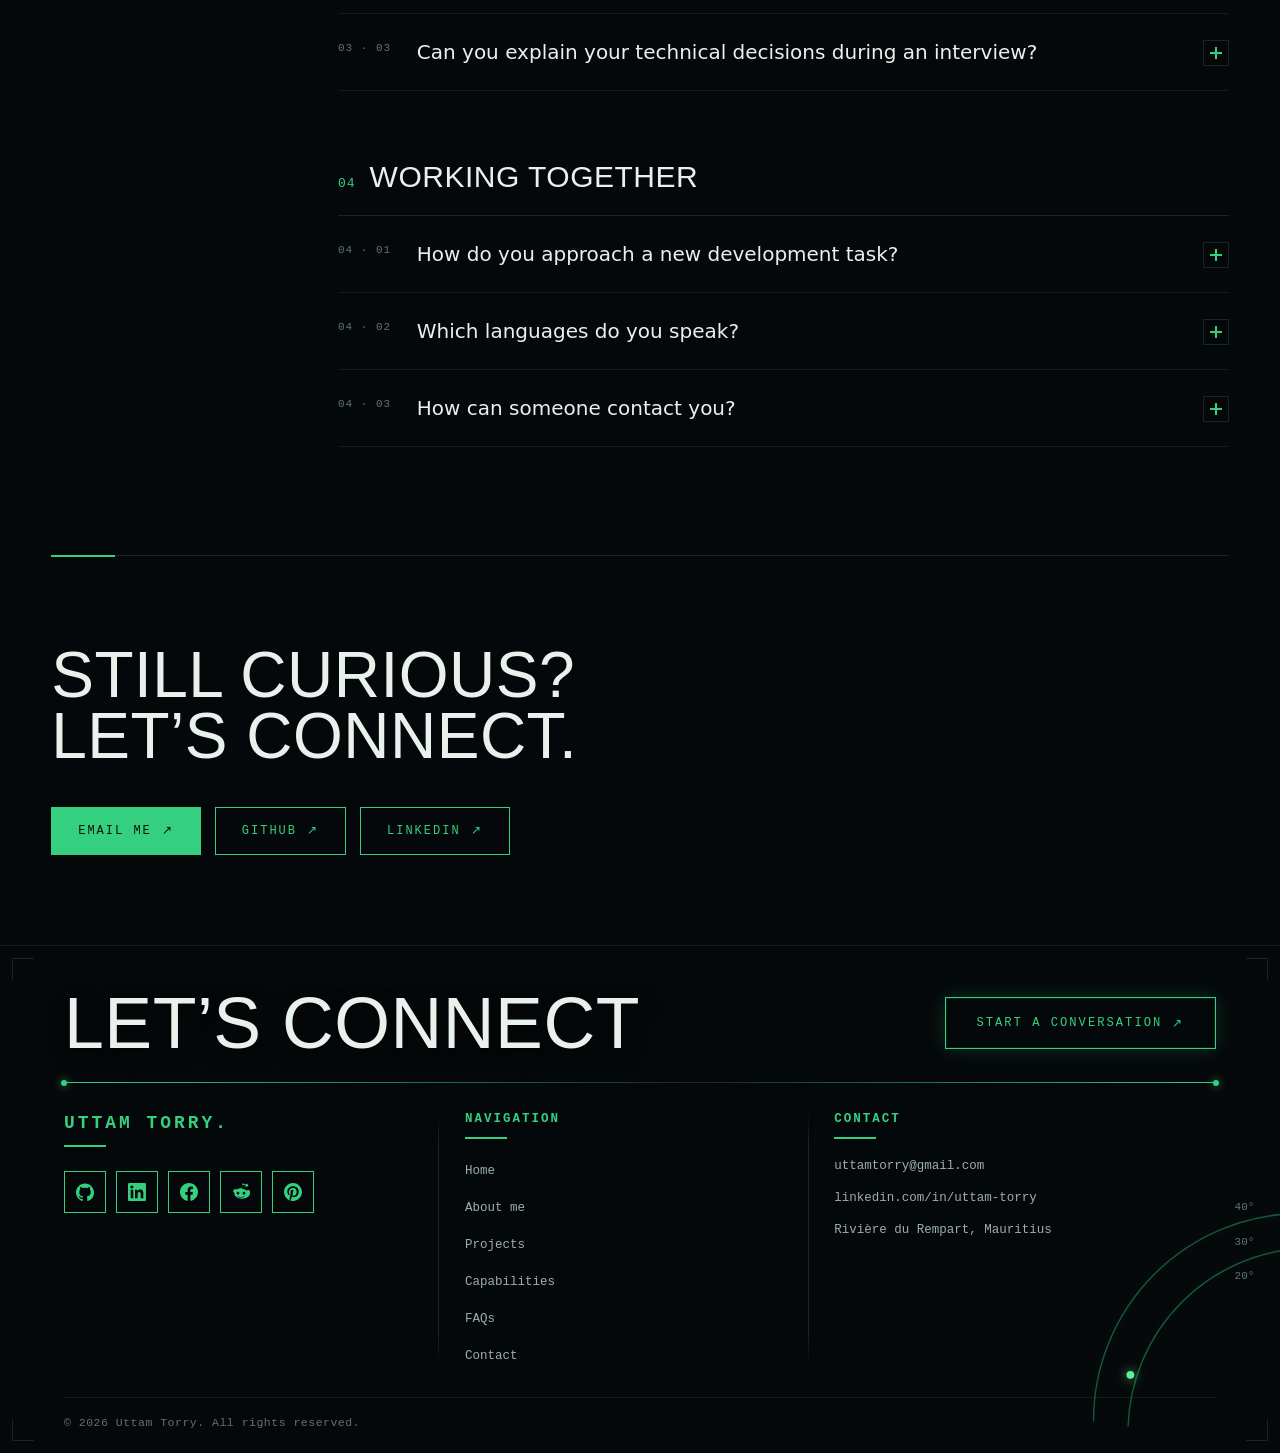
==== commit 8ecb17c6: "security: reduce published address to region; add _headers for capable hosts - Footer address on ind" ====
--- a/faq.html
+++ b/faq.html
@@ -408,7 +408,7 @@
         <ul class="foot-contact">
           <li><a href="mailto:uttamtorry@gmail.com">uttamtorry@gmail.com</a></li>
           <li><a href="https://www.linkedin.com/in/uttam-torry-490702361/" target="_blank" rel="noopener noreferrer">linkedin.com/in/uttam-torry</a></li>
-          <li><a href="https://www.google.com/maps/search/?api=1&amp;query=House+3+Reservoir+Rd+Roche+Terre+Riviere+du+Rempart+Mauritius" target="_blank" rel="noopener noreferrer">House 3, Reservoir Rd, Roche Terre,<br />Riviere du Rempart, Mauritius</a></li>
+          <li>Rivi&egrave;re du Rempart, Mauritius</li>
         </ul>
       </div>
     </div>
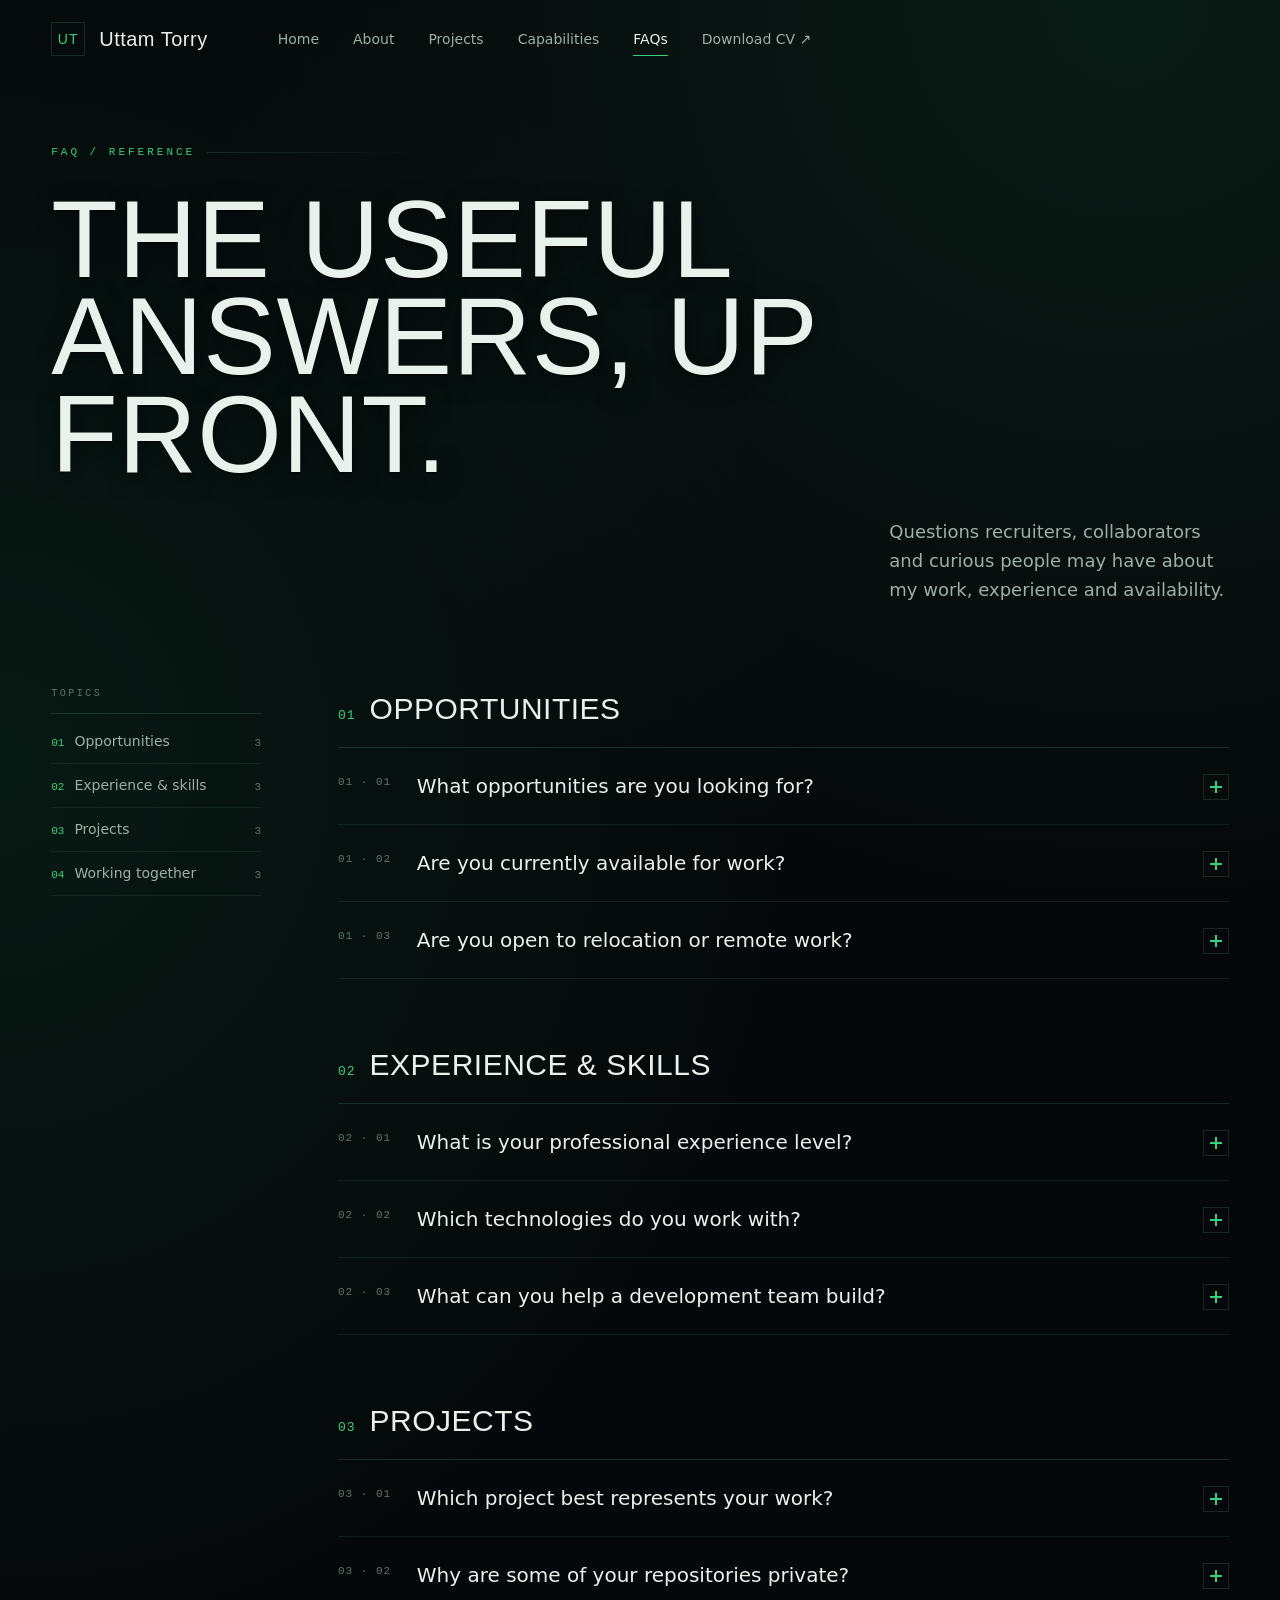
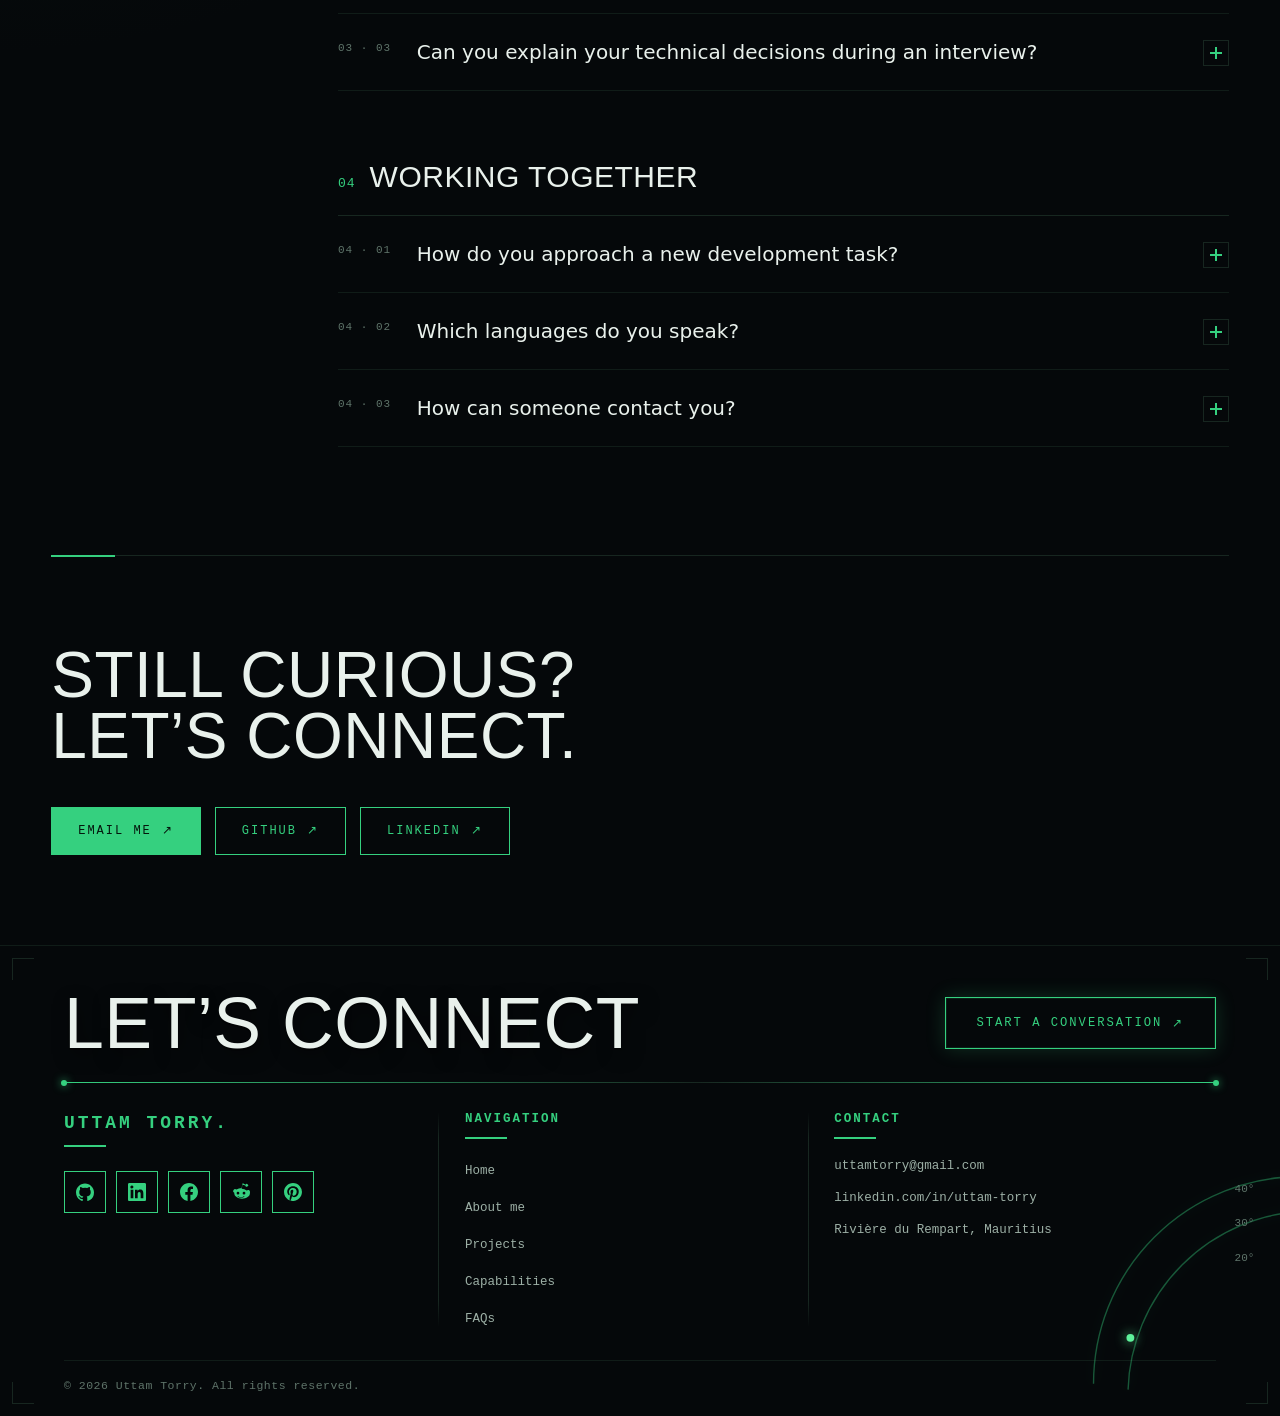
==== commit 2b87e589: "Drop redundant footer Contact link; add mobile hero scrollymation - Footer Navigation lists (index.h" ====
--- a/faq.html
+++ b/faq.html
@@ -399,7 +399,6 @@
           <li><a href="index.html#projects">Projects</a></li>
           <li><a href="index.html#capabilities">Capabilities</a></li>
           <li><a href="faq.html">FAQs</a></li>
-          <li><a href="#footer">Contact</a></li>
         </ul>
       </div>
 
--- a/styles.css
+++ b/styles.css
@@ -1088,7 +1088,17 @@
   width: 100%; height: 100%;
   object-fit: cover; object-position: 55% 18%;
   display: block;
-}
+  transition: opacity .3s ease;
+}
+.m-hero__img.is-scrubbed { opacity: 0; }
+.m-hero__canvas {
+  position: absolute; inset: 0;
+  width: 100%; height: 100%;
+  display: block;
+  opacity: 0;
+  transition: opacity .3s ease;
+}
+.m-hero__canvas.is-ready { opacity: 1; }
 .m-hero__grad {
   position: absolute; inset: 0; pointer-events: none;
   background:
